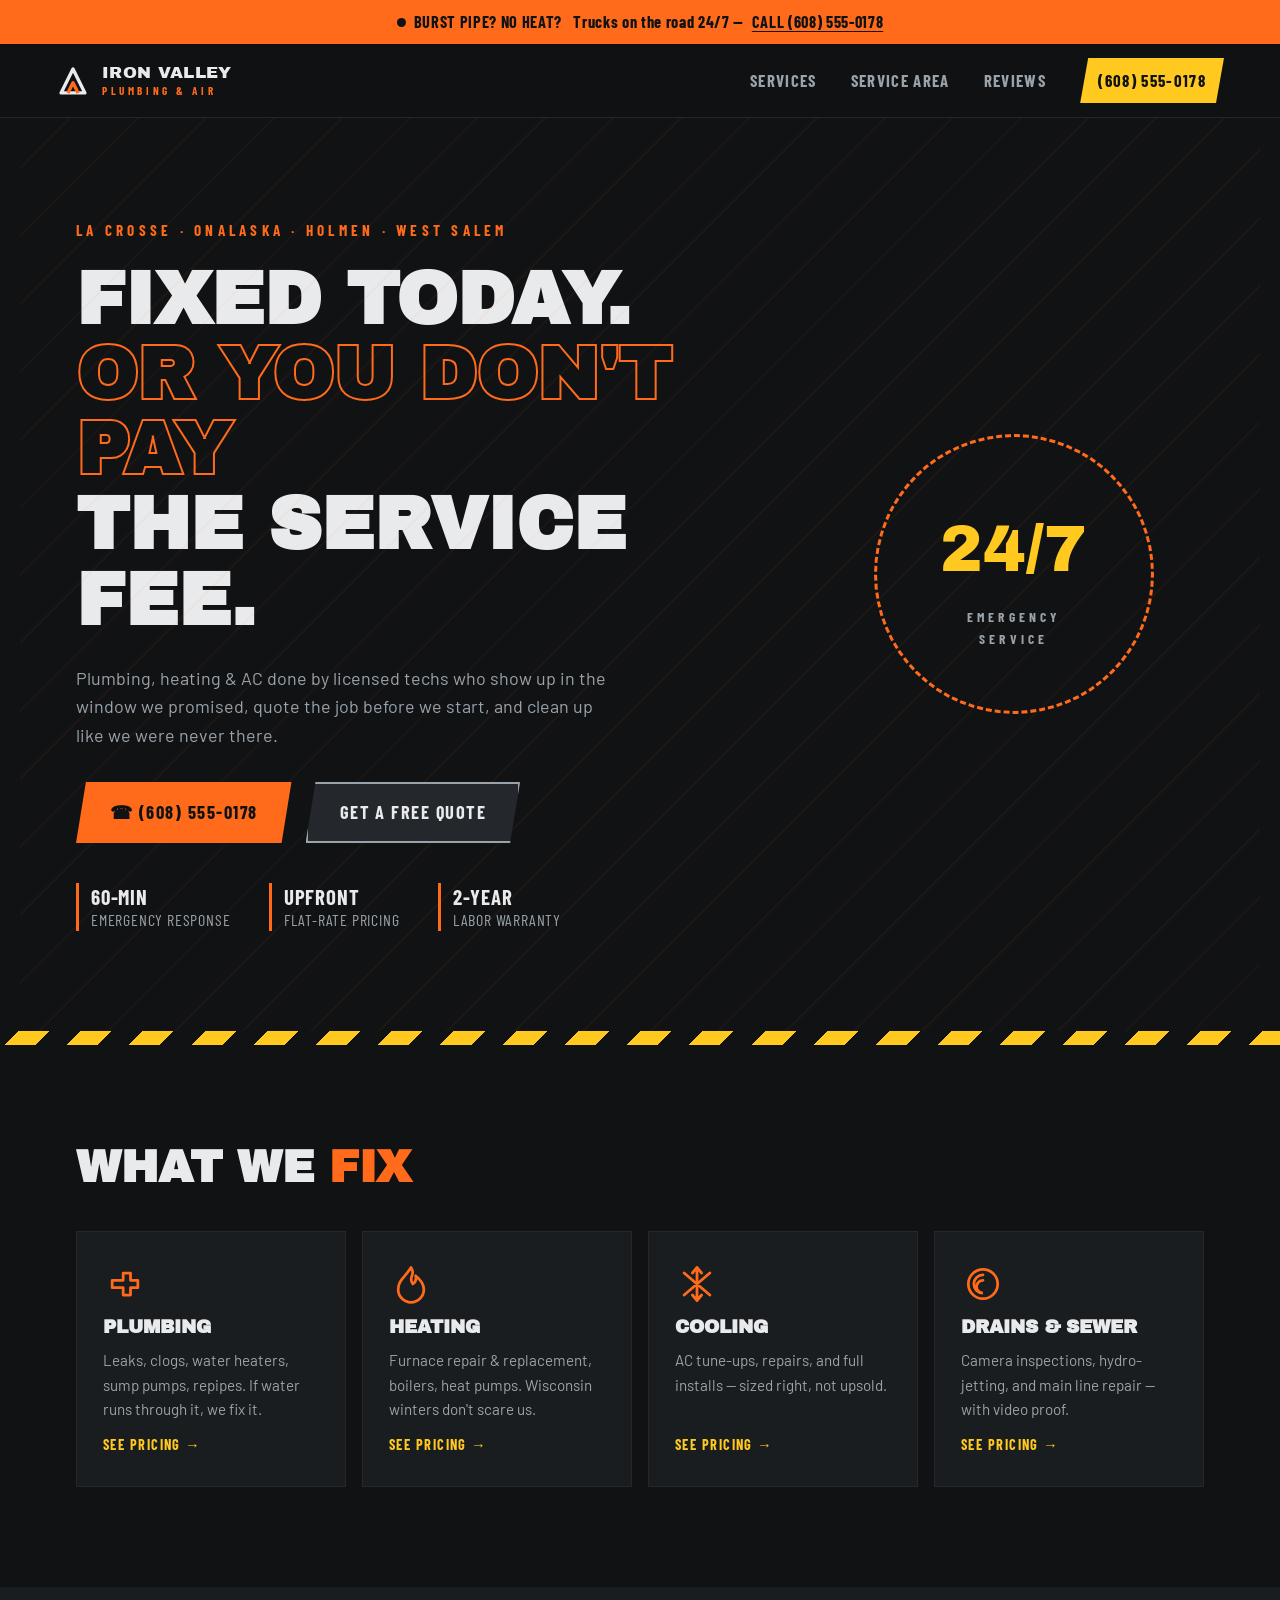
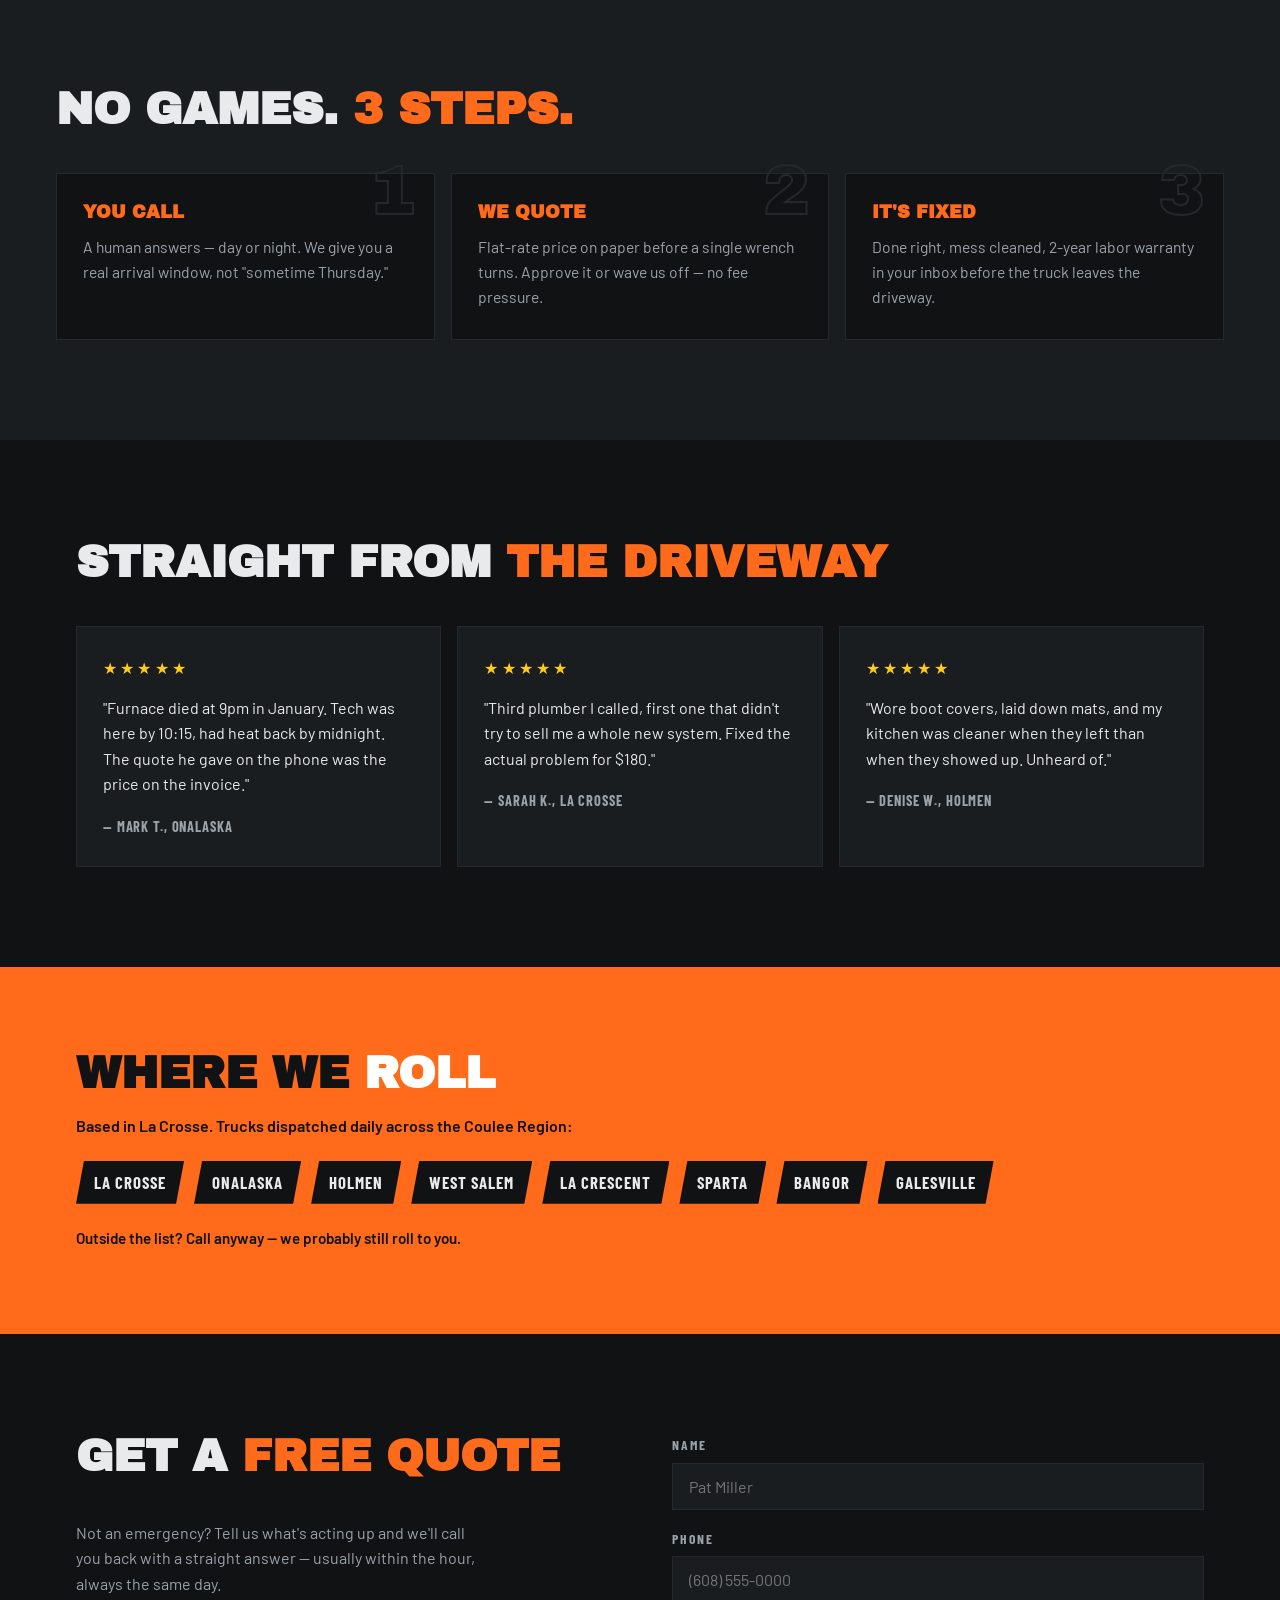
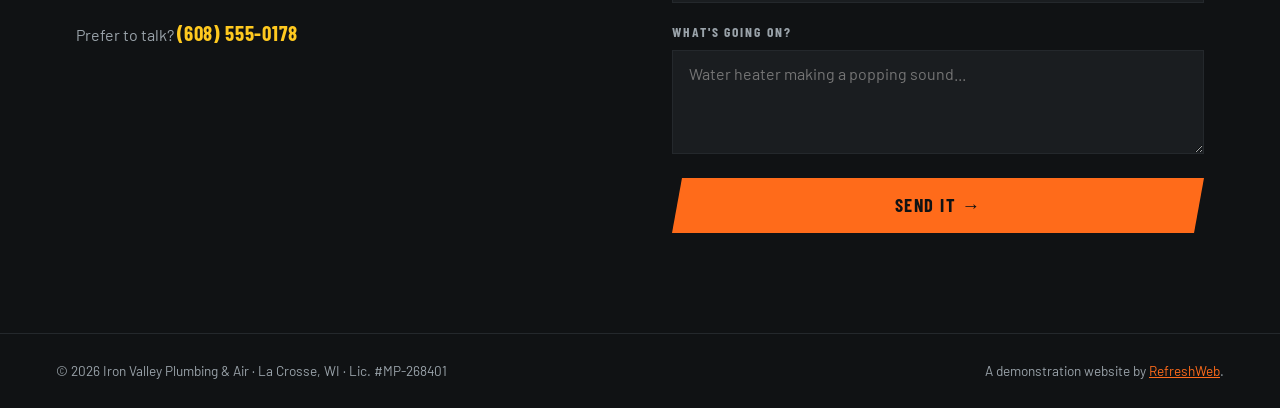
==== index.html @ 9bc0269e "Initial site build Co-Authored-By: Claude Fable 5 <noreply@anthropic.com>" ====
<!DOCTYPE html>
<html lang="en">
<head>
  <meta charset="UTF-8">
  <meta name="viewport" content="width=device-width, initial-scale=1.0">
  <title>Iron Valley Plumbing &amp; Air — 24/7 Plumbing, Heating &amp; Cooling in La Crosse</title>
  <meta name="description" content="Emergency plumbing, heating, and AC repair across the La Crosse area. Upfront pricing, trucks on the road 24/7, fixed right the first time.">
  <link rel="preconnect" href="https://fonts.googleapis.com">
  <link rel="preconnect" href="https://fonts.gstatic.com" crossorigin>
  <link href="https://fonts.googleapis.com/css2?family=Archivo+Black&family=Barlow:wght@400;500;600;700&family=Barlow+Condensed:wght@600;700&display=swap" rel="stylesheet">
  <link rel="stylesheet" href="styles.css">
  <script>document.documentElement.classList.add("js")</script>
</head>
<body>

  <!-- Emergency bar -->
  <div class="alert-bar" id="alert-bar">
    <span class="alert-dot"></span>
    <strong>BURST PIPE? NO HEAT?</strong>&nbsp;Trucks on the road 24/7 —
    <a href="tel:+16085550178">CALL (608) 555-0178</a>
  </div>

  <header class="site-header" id="site-header">
    <a href="index.html" class="brand" id="brand-logo">
      <svg class="brand-mark" viewBox="0 0 40 40" aria-hidden="true">
        <path d="M6 34 L20 6 L34 34 Z" fill="none" stroke="currentColor" stroke-width="4" stroke-linejoin="round"/>
        <path d="M14 34 L20 22 L26 34" fill="none" stroke="var(--orange)" stroke-width="4" stroke-linejoin="round"/>
      </svg>
      <span class="brand-text">IRON VALLEY<small>PLUMBING &amp; AIR</small></span>
    </a>
    <nav class="site-nav" id="site-nav">
      <a href="services.html">Services</a>
      <a href="index.html#home-areas">Service Area</a>
      <a href="index.html#home-reviews">Reviews</a>
      <a href="tel:+16085550178" class="nav-phone">(608) 555-0178</a>
    </nav>
    <button class="nav-toggle" id="nav-toggle" aria-label="Menu"><span></span><span></span><span></span></button>
  </header>

  <main>

    <!-- ============ HERO ============ -->
    <section class="hero" id="home-hero">
      <div class="hero-content">
        <p class="hero-tag reveal">LA CROSSE · ONALASKA · HOLMEN · WEST SALEM</p>
        <h1 class="reveal">FIXED TODAY.<br><span class="stroke">OR YOU DON'T PAY</span><br>THE SERVICE FEE.</h1>
        <p class="hero-lede reveal">Plumbing, heating &amp; AC done by licensed techs who show up in the window
          we promised, quote the job before we start, and clean up like we were never there.</p>
        <div class="hero-actions reveal">
          <a href="tel:+16085550178" class="btn btn-orange">☎ (608) 555-0178</a>
          <a href="#home-quote" class="btn btn-outline">Get a free quote</a>
        </div>
        <ul class="hero-proof reveal">
          <li><strong>60-min</strong> emergency response</li>
          <li><strong>Upfront</strong> flat-rate pricing</li>
          <li><strong>2-year</strong> labor warranty</li>
        </ul>
      </div>
      <div class="hero-badge reveal" aria-hidden="true">
        <div class="badge-ring">
          <span class="badge-24">24/7</span>
          <span class="badge-label">EMERGENCY<br>SERVICE</span>
        </div>
      </div>
    </section>

    <div class="hazard-stripe" aria-hidden="true"></div>

    <!-- ============ SERVICES ============ -->
    <section class="services" id="home-services">
      <h2 class="section-title reveal">WHAT WE <span>FIX</span></h2>
      <div class="services-grid">
        <a href="services.html#svc-plumbing" class="service-card reveal">
          <svg viewBox="0 0 48 48" class="svc-icon"><path d="M10 20h12v-8h8v8h8v8h-8v8h-8v-8H10z" fill="none" stroke="currentColor" stroke-width="3" stroke-linejoin="round"/></svg>
          <h3>PLUMBING</h3>
          <p>Leaks, clogs, water heaters, sump pumps, repipes. If water runs through it, we fix it.</p>
          <span class="svc-go">SEE PRICING →</span>
        </a>
        <a href="services.html#svc-heating" class="service-card reveal">
          <svg viewBox="0 0 48 48" class="svc-icon"><path d="M24 6c6 8-4 10 2 18 4-3 4-6 3-9 5 4 9 9 9 15a14 14 0 01-28 0c0-10 8-14 14-24z" fill="none" stroke="currentColor" stroke-width="3" stroke-linejoin="round"/></svg>
          <h3>HEATING</h3>
          <p>Furnace repair &amp; replacement, boilers, heat pumps. Wisconsin winters don't scare us.</p>
          <span class="svc-go">SEE PRICING →</span>
        </a>
        <a href="services.html#svc-cooling" class="service-card reveal">
          <svg viewBox="0 0 48 48" class="svc-icon"><path d="M24 6v36M10 12l28 24M38 12L10 36M24 6l-5 6m5-6l5 6M24 42l-5-6m5 6l5-6" fill="none" stroke="currentColor" stroke-width="3" stroke-linecap="round"/></svg>
          <h3>COOLING</h3>
          <p>AC tune-ups, repairs, and full installs — sized right, not upsold.</p>
          <span class="svc-go">SEE PRICING →</span>
        </a>
        <a href="services.html#svc-drains" class="service-card reveal">
          <svg viewBox="0 0 48 48" class="svc-icon"><circle cx="24" cy="24" r="16" fill="none" stroke="currentColor" stroke-width="3"/><path d="M24 14a10 10 0 100 20 7 7 0 110-14" fill="none" stroke="currentColor" stroke-width="3" stroke-linecap="round"/></svg>
          <h3>DRAINS &amp; SEWER</h3>
          <p>Camera inspections, hydro-jetting, and main line repair — with video proof.</p>
          <span class="svc-go">SEE PRICING →</span>
        </a>
      </div>
    </section>

    <!-- ============ HOW IT WORKS ============ -->
    <section class="steps" id="home-process">
      <h2 class="section-title reveal">NO GAMES. <span>3 STEPS.</span></h2>
      <ol class="steps-list">
        <li class="reveal"><span>1</span><h3>YOU CALL</h3><p>A human answers — day or night. We give you a real arrival window, not "sometime Thursday."</p></li>
        <li class="reveal"><span>2</span><h3>WE QUOTE</h3><p>Flat-rate price on paper before a single wrench turns. Approve it or wave us off — no fee pressure.</p></li>
        <li class="reveal"><span>3</span><h3>IT'S FIXED</h3><p>Done right, mess cleaned, 2-year labor warranty in your inbox before the truck leaves the driveway.</p></li>
      </ol>
    </section>

    <!-- ============ REVIEWS ============ -->
    <section class="reviews" id="home-reviews">
      <h2 class="section-title reveal">STRAIGHT FROM <span>THE DRIVEWAY</span></h2>
      <div class="reviews-grid">
        <blockquote class="review-card reveal">
          <div class="stars">★★★★★</div>
          <p>"Furnace died at 9pm in January. Tech was here by 10:15, had heat back by midnight. The quote he gave on the phone was the price on the invoice."</p>
          <cite>— Mark T., Onalaska</cite>
        </blockquote>
        <blockquote class="review-card reveal">
          <div class="stars">★★★★★</div>
          <p>"Third plumber I called, first one that didn't try to sell me a whole new system. Fixed the actual problem for $180."</p>
          <cite>— Sarah K., La Crosse</cite>
        </blockquote>
        <blockquote class="review-card reveal">
          <div class="stars">★★★★★</div>
          <p>"Wore boot covers, laid down mats, and my kitchen was cleaner when they left than when they showed up. Unheard of."</p>
          <cite>— Denise W., Holmen</cite>
        </blockquote>
      </div>
    </section>

    <!-- ============ SERVICE AREA ============ -->
    <section class="areas" id="home-areas">
      <div class="areas-inner reveal">
        <h2 class="section-title">WHERE WE <span>ROLL</span></h2>
        <p>Based in La Crosse. Trucks dispatched daily across the Coulee Region:</p>
        <ul class="areas-list" id="home-service-towns">
          <li>La Crosse</li><li>Onalaska</li><li>Holmen</li><li>West Salem</li>
          <li>La Crescent</li><li>Sparta</li><li>Bangor</li><li>Galesville</li>
        </ul>
        <p class="areas-note">Outside the list? Call anyway — we probably still roll to you.</p>
      </div>
    </section>

    <!-- ============ QUOTE FORM ============ -->
    <section class="quote" id="home-quote">
      <div class="quote-copy">
        <h2 class="section-title reveal">GET A <span>FREE QUOTE</span></h2>
        <p class="reveal">Not an emergency? Tell us what's acting up and we'll call you back
          with a straight answer — usually within the hour, always the same day.</p>
        <p class="quote-phone reveal">Prefer to talk? <a href="tel:+16085550178">(608) 555-0178</a></p>
      </div>
      <form class="quote-form reveal" id="quote-form">
        <label>NAME<input type="text" name="name" required placeholder="Pat Miller"></label>
        <label>PHONE<input type="tel" name="phone" required placeholder="(608) 555-0000"></label>
        <label>WHAT'S GOING ON?<textarea name="issue" rows="4" placeholder="Water heater making a popping sound..."></textarea></label>
        <button type="submit" class="btn btn-orange btn-block">SEND IT →</button>
      </form>
    </section>

  </main>

  <footer class="site-footer">
    <p id="footer-copyright">© <span id="year"></span> Iron Valley Plumbing &amp; Air · La Crosse, WI · Lic. #MP-268401</p>
    <p class="footer-fine">A demonstration website by <a href="https://refreshweb.io">RefreshWeb</a>.</p>
  </footer>

  <script src="app.js"></script>
</body>
</html>
---- styles.css ----
/* ————— Iron Valley Plumbing & Air — industrial utilitarian —————
   Palette: charcoal black / safety orange / concrete / warning yellow
   Type: Archivo Black (display) + Barlow / Barlow Condensed        */

:root {
  --black:    #101214;
  --charcoal: #1A1D20;
  --steel:    #24282C;
  --concrete: #9AA3AA;
  --smoke:    #E8EAEC;
  --orange:   #FF6B1A;
  --orange-d: #E05808;
  --yellow:   #FFC91F;
  --font-display: "Archivo Black", Impact, sans-serif;
  --font-cond:    "Barlow Condensed", sans-serif;
  --font-body:    "Barlow", -apple-system, sans-serif;
}

* { margin: 0; padding: 0; box-sizing: border-box; }
html { scroll-behavior: smooth; }

body {
  font-family: var(--font-body);
  background: var(--black);
  color: var(--smoke);
  line-height: 1.6;
  -webkit-font-smoothing: antialiased;
}

h1, h2, h3 { font-family: var(--font-display); text-transform: uppercase; line-height: 1.02; }

a { color: inherit; }

/* ————— Alert bar ————— */
.alert-bar {
  display: flex; align-items: center; justify-content: center; gap: 8px; flex-wrap: wrap;
  background: var(--orange); color: var(--black);
  font-family: var(--font-cond); font-size: 1.02rem; font-weight: 700; letter-spacing: 0.04em;
  padding: 9px 16px; text-align: center;
}
.alert-bar a { color: var(--black); text-decoration: underline; text-underline-offset: 3px; }
.alert-dot {
  width: 9px; height: 9px; border-radius: 50%; background: var(--black);
  animation: blink 1.2s infinite;
}
@keyframes blink { 0%, 100% { opacity: 1; } 50% { opacity: 0.25; } }

/* ————— Header ————— */
.site-header {
  position: sticky; top: 0; z-index: 40;
  display: flex; align-items: center; justify-content: space-between;
  padding: 14px clamp(20px, 5vw, 56px);
  background: rgba(16, 18, 20, 0.92);
  backdrop-filter: blur(10px);
  border-bottom: 1px solid var(--steel);
}

.brand { display: flex; align-items: center; gap: 12px; text-decoration: none; color: var(--smoke); }
.brand-mark { width: 34px; height: 34px; }
.brand-text { font-family: var(--font-display); font-size: 1.05rem; letter-spacing: 0.02em; line-height: 1; }
.brand-text small {
  display: block; font-family: var(--font-cond); font-size: 0.7rem; font-weight: 700;
  letter-spacing: 0.32em; color: var(--orange); margin-top: 3px;
}

.site-nav { display: flex; align-items: center; gap: clamp(16px, 3vw, 34px); }
.site-nav a {
  font-family: var(--font-cond); font-weight: 700; font-size: 1.05rem;
  letter-spacing: 0.08em; text-transform: uppercase;
  text-decoration: none; color: var(--concrete); transition: color 0.15s;
}
.site-nav a:hover { color: var(--smoke); }
.nav-phone {
  color: var(--black) !important; background: var(--yellow);
  padding: 9px 18px; clip-path: polygon(8px 0, 100% 0, calc(100% - 8px) 100%, 0 100%);
  transition: background 0.15s !important;
}
.nav-phone:hover { background: #ffd84f; }

.nav-toggle { display: none; }

/* ————— Buttons ————— */
.btn {
  display: inline-block; text-decoration: none; text-align: center; cursor: pointer; border: none;
  font-family: var(--font-cond); font-weight: 700; font-size: 1.15rem; letter-spacing: 0.08em;
  padding: 16px 34px; text-transform: uppercase;
  clip-path: polygon(10px 0, 100% 0, calc(100% - 10px) 100%, 0 100%);
  transition: transform 0.15s ease, background 0.15s;
}
.btn-orange { background: var(--orange); color: var(--black); }
.btn-orange:hover { background: var(--orange-d); transform: translateY(-2px); }
.btn-outline { background: var(--steel); color: var(--smoke); box-shadow: inset 0 0 0 2px var(--concrete); }
.btn-outline:hover { box-shadow: inset 0 0 0 2px var(--smoke); }
.btn-block { width: 100%; }

/* ————— Hero ————— */
.hero {
  display: grid; grid-template-columns: 1.3fr 0.7fr; align-items: center; gap: 40px;
  max-width: 1240px; margin: 0 auto;
  padding: clamp(48px, 8vw, 100px) clamp(20px, 5vw, 56px);
  position: relative; overflow: hidden;
}
.hero::before {
  content: ""; position: absolute; inset: 0; pointer-events: none;
  background:
    repeating-linear-gradient(-45deg, transparent 0 46px, rgba(255, 107, 26, 0.05) 46px 48px);
}

.hero-tag {
  font-family: var(--font-cond); font-weight: 700; font-size: 0.95rem;
  letter-spacing: 0.28em; color: var(--orange); margin-bottom: 20px;
}

.hero h1 { font-size: clamp(2.3rem, 6vw, 4.6rem); margin-bottom: 26px; }
.hero h1 .stroke {
  color: transparent;
  -webkit-text-stroke: 2px var(--orange);
}

.hero-lede { font-size: 1.12rem; color: var(--concrete); max-width: 54ch; margin-bottom: 32px; }

.hero-actions { display: flex; gap: 14px; flex-wrap: wrap; margin-bottom: 40px; }

.hero-proof { list-style: none; display: flex; gap: clamp(20px, 3vw, 44px); flex-wrap: wrap; }
.hero-proof li {
  font-family: var(--font-cond); font-size: 1rem; letter-spacing: 0.05em;
  color: var(--concrete); text-transform: uppercase;
  border-left: 3px solid var(--orange); padding-left: 12px; line-height: 1.3;
}
.hero-proof strong { display: block; color: var(--smoke); font-size: 1.3rem; }

/* hero badge */
.hero-badge { display: grid; place-items: center; }
.badge-ring {
  width: clamp(200px, 22vw, 280px); aspect-ratio: 1;
  display: grid; place-content: center; text-align: center; gap: 4px;
  position: relative;
}
.badge-ring::before {
  content: ""; position: absolute; inset: 0; border-radius: 50%;
  border: 3px dashed var(--orange);
  animation: spin-slow 30s linear infinite;
}
@keyframes spin-slow { to { transform: rotate(360deg); } }
.badge-24 { font-family: var(--font-display); font-size: clamp(3rem, 5vw, 4.4rem); color: var(--yellow); }
.badge-label { font-family: var(--font-cond); font-weight: 700; letter-spacing: 0.3em; color: var(--concrete); font-size: 0.85rem; }

/* ————— Hazard stripe divider ————— */
.hazard-stripe {
  height: 14px;
  background: repeating-linear-gradient(-45deg, var(--yellow) 0 22px, var(--black) 22px 44px);
}

/* ————— Sections ————— */
section { scroll-margin-top: 120px; }

.section-title {
  font-size: clamp(1.7rem, 4vw, 2.8rem); margin-bottom: 40px;
}
.section-title span { color: var(--orange); }

/* ————— Services ————— */
.services { max-width: 1240px; margin: 0 auto; padding: clamp(56px, 8vw, 100px) clamp(20px, 5vw, 56px); }

.services-grid { display: grid; grid-template-columns: repeat(auto-fit, minmax(250px, 1fr)); gap: 16px; }

.service-card {
  background: var(--charcoal); border: 1px solid var(--steel);
  padding: 30px 26px; text-decoration: none;
  display: flex; flex-direction: column; gap: 12px;
  transition: transform 0.2s ease, border-color 0.2s;
  position: relative; overflow: hidden;
}
.service-card::after {
  content: ""; position: absolute; top: 0; left: 0; right: 0; height: 3px;
  background: var(--orange); transform: scaleX(0); transform-origin: left;
  transition: transform 0.25s ease;
}
.service-card:hover { transform: translateY(-5px); border-color: var(--concrete); }
.service-card:hover::after { transform: scaleX(1); }

.svc-icon { width: 44px; height: 44px; color: var(--orange); }
.service-card h3 { font-size: 1.15rem; color: var(--smoke); }
.service-card p { font-size: 0.95rem; color: var(--concrete); flex: 1; }
.svc-go { font-family: var(--font-cond); font-weight: 700; letter-spacing: 0.1em; color: var(--yellow); font-size: 0.9rem; }

/* ————— Steps ————— */
.steps { background: var(--charcoal); padding: clamp(56px, 8vw, 100px) clamp(20px, 5vw, 56px); }
.steps .section-title { max-width: 1240px; margin-left: auto; margin-right: auto; margin-bottom: 40px; }
.steps-list {
  list-style: none; max-width: 1240px; margin: 0 auto;
  display: grid; grid-template-columns: repeat(auto-fit, minmax(240px, 1fr)); gap: 16px;
  counter-reset: step;
}
.steps-list li { background: var(--black); border: 1px solid var(--steel); padding: 30px 26px; position: relative; }
.steps-list li > span {
  position: absolute; top: -18px; right: 18px;
  font-family: var(--font-display); font-size: 4.4rem; line-height: 1;
  color: transparent; -webkit-text-stroke: 2px var(--steel);
}
.steps-list h3 { color: var(--orange); font-size: 1.1rem; margin-bottom: 12px; }
.steps-list p { color: var(--concrete); font-size: 0.98rem; }

/* ————— Reviews ————— */
.reviews { max-width: 1240px; margin: 0 auto; padding: clamp(56px, 8vw, 100px) clamp(20px, 5vw, 56px); }
.reviews-grid { display: grid; grid-template-columns: repeat(auto-fit, minmax(270px, 1fr)); gap: 16px; }
.review-card { background: var(--charcoal); border: 1px solid var(--steel); padding: 28px 26px; }
.stars { color: var(--yellow); letter-spacing: 0.2em; margin-bottom: 14px; }
.review-card p { color: var(--smoke); font-size: 1rem; margin-bottom: 16px; }
.review-card cite { font-family: var(--font-cond); font-style: normal; font-weight: 700; letter-spacing: 0.06em; color: var(--concrete); text-transform: uppercase; font-size: 0.9rem; }

/* ————— Areas ————— */
.areas { background: var(--orange); color: var(--black); }
.areas-inner { max-width: 1240px; margin: 0 auto; padding: clamp(48px, 7vw, 84px) clamp(20px, 5vw, 56px); }
.areas .section-title { color: var(--black); margin-bottom: 16px; }
.areas .section-title span { color: #fff; }
.areas p { font-weight: 600; max-width: 60ch; }
.areas-list { list-style: none; display: flex; flex-wrap: wrap; gap: 10px; margin: 22px 0; }
.areas-list li {
  font-family: var(--font-cond); font-weight: 700; font-size: 1.05rem; letter-spacing: 0.06em;
  text-transform: uppercase; background: var(--black); color: var(--smoke);
  padding: 8px 18px; clip-path: polygon(8px 0, 100% 0, calc(100% - 8px) 100%, 0 100%);
}
.areas-note { font-size: 0.95rem; }

/* ————— Quote ————— */
.quote {
  display: grid; grid-template-columns: 1fr 1fr; gap: clamp(28px, 5vw, 72px);
  max-width: 1240px; margin: 0 auto;
  padding: clamp(56px, 8vw, 100px) clamp(20px, 5vw, 56px);
}
.quote-copy p { color: var(--concrete); max-width: 46ch; margin-bottom: 20px; }
.quote-phone a { color: var(--yellow); font-family: var(--font-cond); font-weight: 700; font-size: 1.3rem; letter-spacing: 0.04em; text-decoration: none; }

.quote-form { display: grid; gap: 18px; align-self: start; }
.quote-form label {
  font-family: var(--font-cond); font-weight: 700; letter-spacing: 0.14em; font-size: 0.85rem; color: var(--concrete);
}
.quote-form input, .quote-form textarea {
  width: 100%; margin-top: 7px;
  font-family: var(--font-body); font-size: 1rem; color: var(--smoke);
  background: var(--charcoal); border: 1px solid var(--steel);
  padding: 13px 16px; resize: vertical; transition: border-color 0.15s;
}
.quote-form input:focus, .quote-form textarea:focus { outline: none; border-color: var(--orange); }
.quote-form .sent-msg {
  font-family: var(--font-cond); font-weight: 700; font-size: 1.35rem; letter-spacing: 0.05em;
  color: var(--yellow); text-transform: uppercase; padding: 40px 0; text-align: center;
}

/* ————— Footer ————— */
.site-footer {
  border-top: 1px solid var(--steel);
  padding: 26px clamp(20px, 5vw, 56px);
  display: flex; justify-content: space-between; flex-wrap: wrap; gap: 10px;
  font-size: 0.85rem; color: var(--concrete);
}
.footer-fine a { color: var(--orange); }

/* ————— Services page ————— */
.page-hero { max-width: 1240px; margin: 0 auto; padding: clamp(48px, 7vw, 84px) clamp(20px, 5vw, 56px) 0; }
.page-hero h1 { font-size: clamp(2.1rem, 5vw, 3.6rem); margin-bottom: 18px; }
.page-hero h1 span { color: var(--orange); }
.page-hero p { color: var(--concrete); max-width: 60ch; }

.price-section { max-width: 1240px; margin: 0 auto; padding: clamp(36px, 5vw, 64px) clamp(20px, 5vw, 56px); }
.price-section h2 {
  font-size: clamp(1.4rem, 3vw, 2rem); margin-bottom: 8px; color: var(--smoke);
}
.price-section h2 small {
  display: block; font-family: var(--font-cond); font-size: 0.85rem;
  letter-spacing: 0.3em; color: var(--orange); margin-bottom: 8px;
}
.price-note { color: var(--concrete); font-size: 0.95rem; margin-bottom: 24px; }
.price-table { width: 100%; border-collapse: collapse; }
.price-table tr { border-bottom: 1px solid var(--steel); }
.price-table td { padding: 16px 8px; }
.price-table td:first-child { color: var(--smoke); font-weight: 600; }
.price-table td:last-child {
  text-align: right; font-family: var(--font-cond); font-weight: 700;
  font-size: 1.15rem; letter-spacing: 0.04em; color: var(--yellow); white-space: nowrap;
}

/* ————— Reveal ————— */
.js .reveal { opacity: 0; transform: translateY(20px); transition: opacity 0.6s ease, transform 0.6s ease; }
.reveal.in { opacity: 1; transform: none; }

/* ————— Mobile ————— */
@media (max-width: 860px) {
  .hero { grid-template-columns: 1fr; }
  .hero-badge { order: -1; margin-bottom: 8px; }
  .badge-ring { width: 160px; }
  .quote { grid-template-columns: 1fr; }

  .site-nav {
    position: fixed; left: 0; right: 0; z-index: 39;
    top: 0; margin-top: 0;
    flex-direction: column; align-items: stretch; gap: 0;
    background: var(--black); border-bottom: 2px solid var(--orange);
    display: none; padding: 84px 20px 20px;
  }
  .site-nav.open { display: flex; }
  .site-nav a { padding: 15px 4px; font-size: 1.2rem; border-bottom: 1px solid var(--steel); }
  .nav-phone { text-align: center; margin-top: 14px; clip-path: none; }

  .nav-toggle {
    display: flex; flex-direction: column; gap: 5px; z-index: 41;
    background: none; border: none; cursor: pointer; padding: 8px;
  }
  .nav-toggle span { width: 24px; height: 3px; background: var(--orange); transition: transform 0.2s, opacity 0.2s; }
  .nav-toggle.open span:nth-child(1) { transform: translateY(8px) rotate(45deg); }
  .nav-toggle.open span:nth-child(2) { opacity: 0; }
  .nav-toggle.open span:nth-child(3) { transform: translateY(-8px) rotate(-45deg); }
}
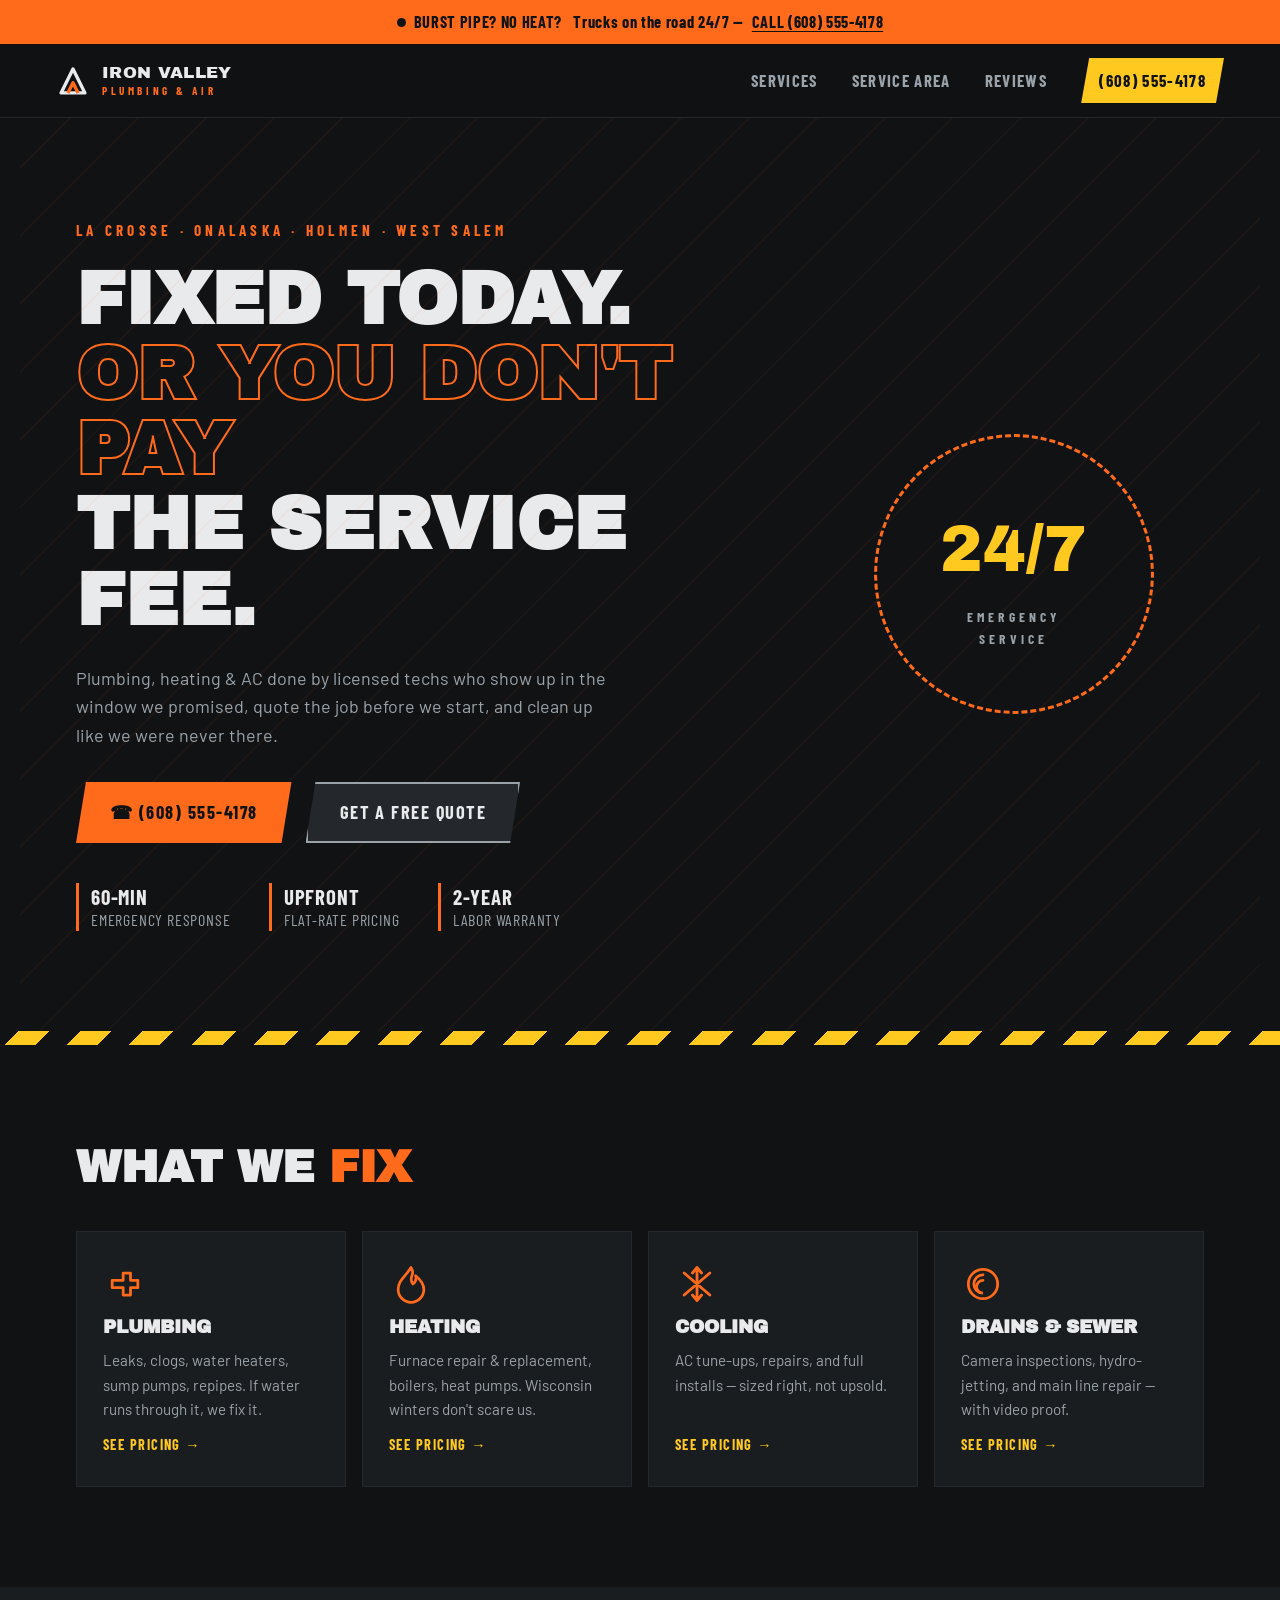
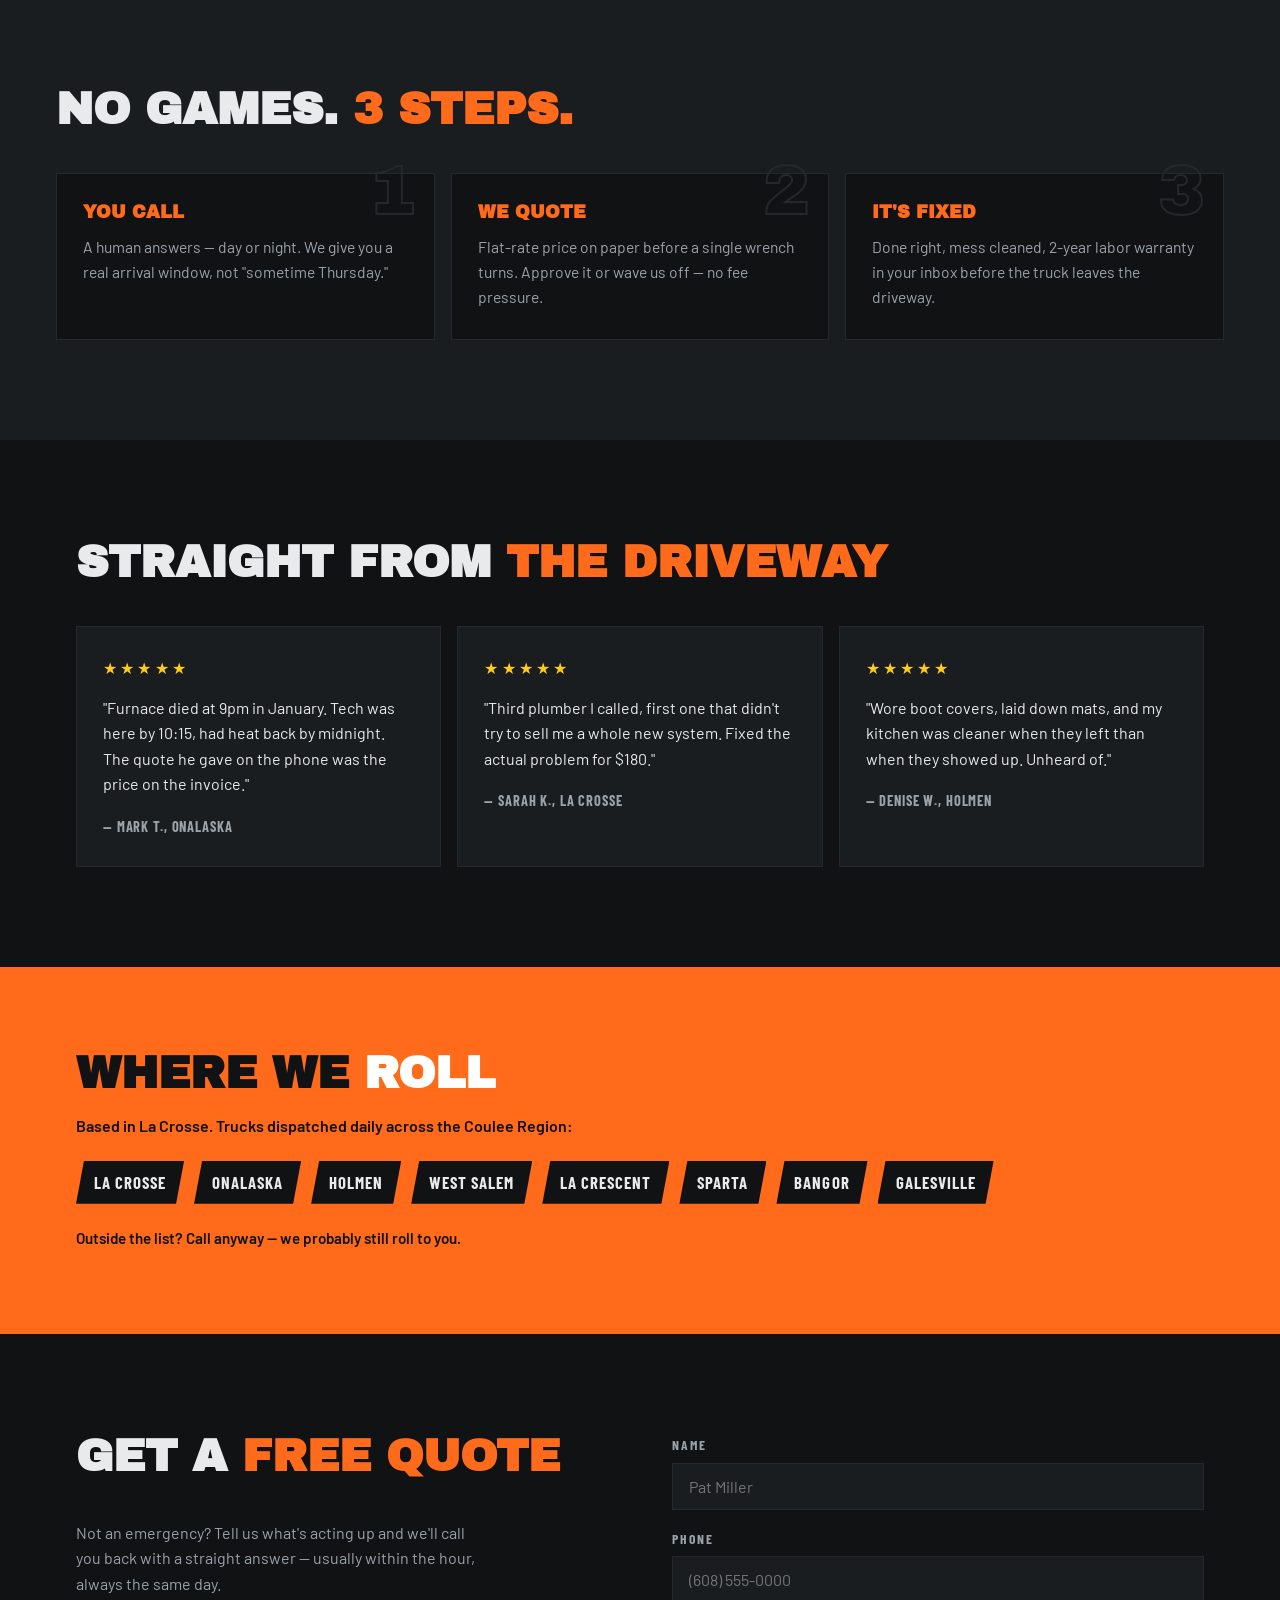
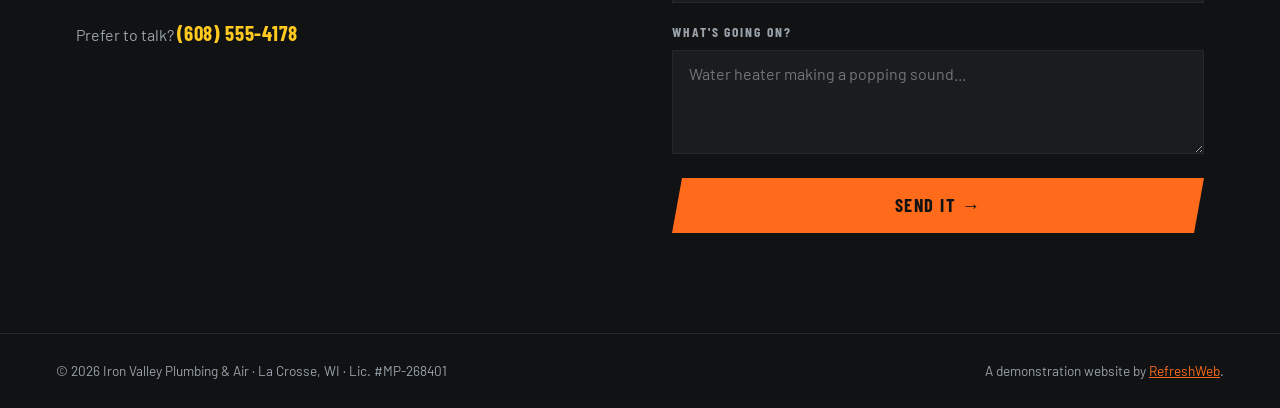
==== commit 7906ae7d: "RefreshWeb: Update phone number from (608) 555-0178 to (608) 555-4178 across all instances in index." ====
--- a/index.html
+++ b/index.html
@@ -17,7 +17,7 @@
   <div class="alert-bar" id="alert-bar">
     <span class="alert-dot"></span>
     <strong>BURST PIPE? NO HEAT?</strong>&nbsp;Trucks on the road 24/7 —
-    <a href="tel:+16085550178">CALL (608) 555-0178</a>
+    <a href="tel:+16085554178">CALL (608) 555-4178</a>
   </div>
 
   <header class="site-header" id="site-header">
@@ -32,7 +32,7 @@
       <a href="services.html">Services</a>
       <a href="index.html#home-areas">Service Area</a>
       <a href="index.html#home-reviews">Reviews</a>
-      <a href="tel:+16085550178" class="nav-phone">(608) 555-0178</a>
+      <a href="tel:+16085554178" class="nav-phone">(608) 555-4178</a>
     </nav>
     <button class="nav-toggle" id="nav-toggle" aria-label="Menu"><span></span><span></span><span></span></button>
   </header>
@@ -47,7 +47,7 @@
         <p class="hero-lede reveal">Plumbing, heating &amp; AC done by licensed techs who show up in the window
           we promised, quote the job before we start, and clean up like we were never there.</p>
         <div class="hero-actions reveal">
-          <a href="tel:+16085550178" class="btn btn-orange">☎ (608) 555-0178</a>
+          <a href="tel:+16085554178" class="btn btn-orange">☎ (608) 555-4178</a>
           <a href="#home-quote" class="btn btn-outline">Get a free quote</a>
         </div>
         <ul class="hero-proof reveal">
@@ -148,7 +148,7 @@
         <h2 class="section-title reveal">GET A <span>FREE QUOTE</span></h2>
         <p class="reveal">Not an emergency? Tell us what's acting up and we'll call you back
           with a straight answer — usually within the hour, always the same day.</p>
-        <p class="quote-phone reveal">Prefer to talk? <a href="tel:+16085550178">(608) 555-0178</a></p>
+        <p class="quote-phone reveal">Prefer to talk? <a href="tel:+16085554178">(608) 555-4178</a></p>
       </div>
       <form class="quote-form reveal" id="quote-form">
         <label>NAME<input type="text" name="name" required placeholder="Pat Miller"></label>
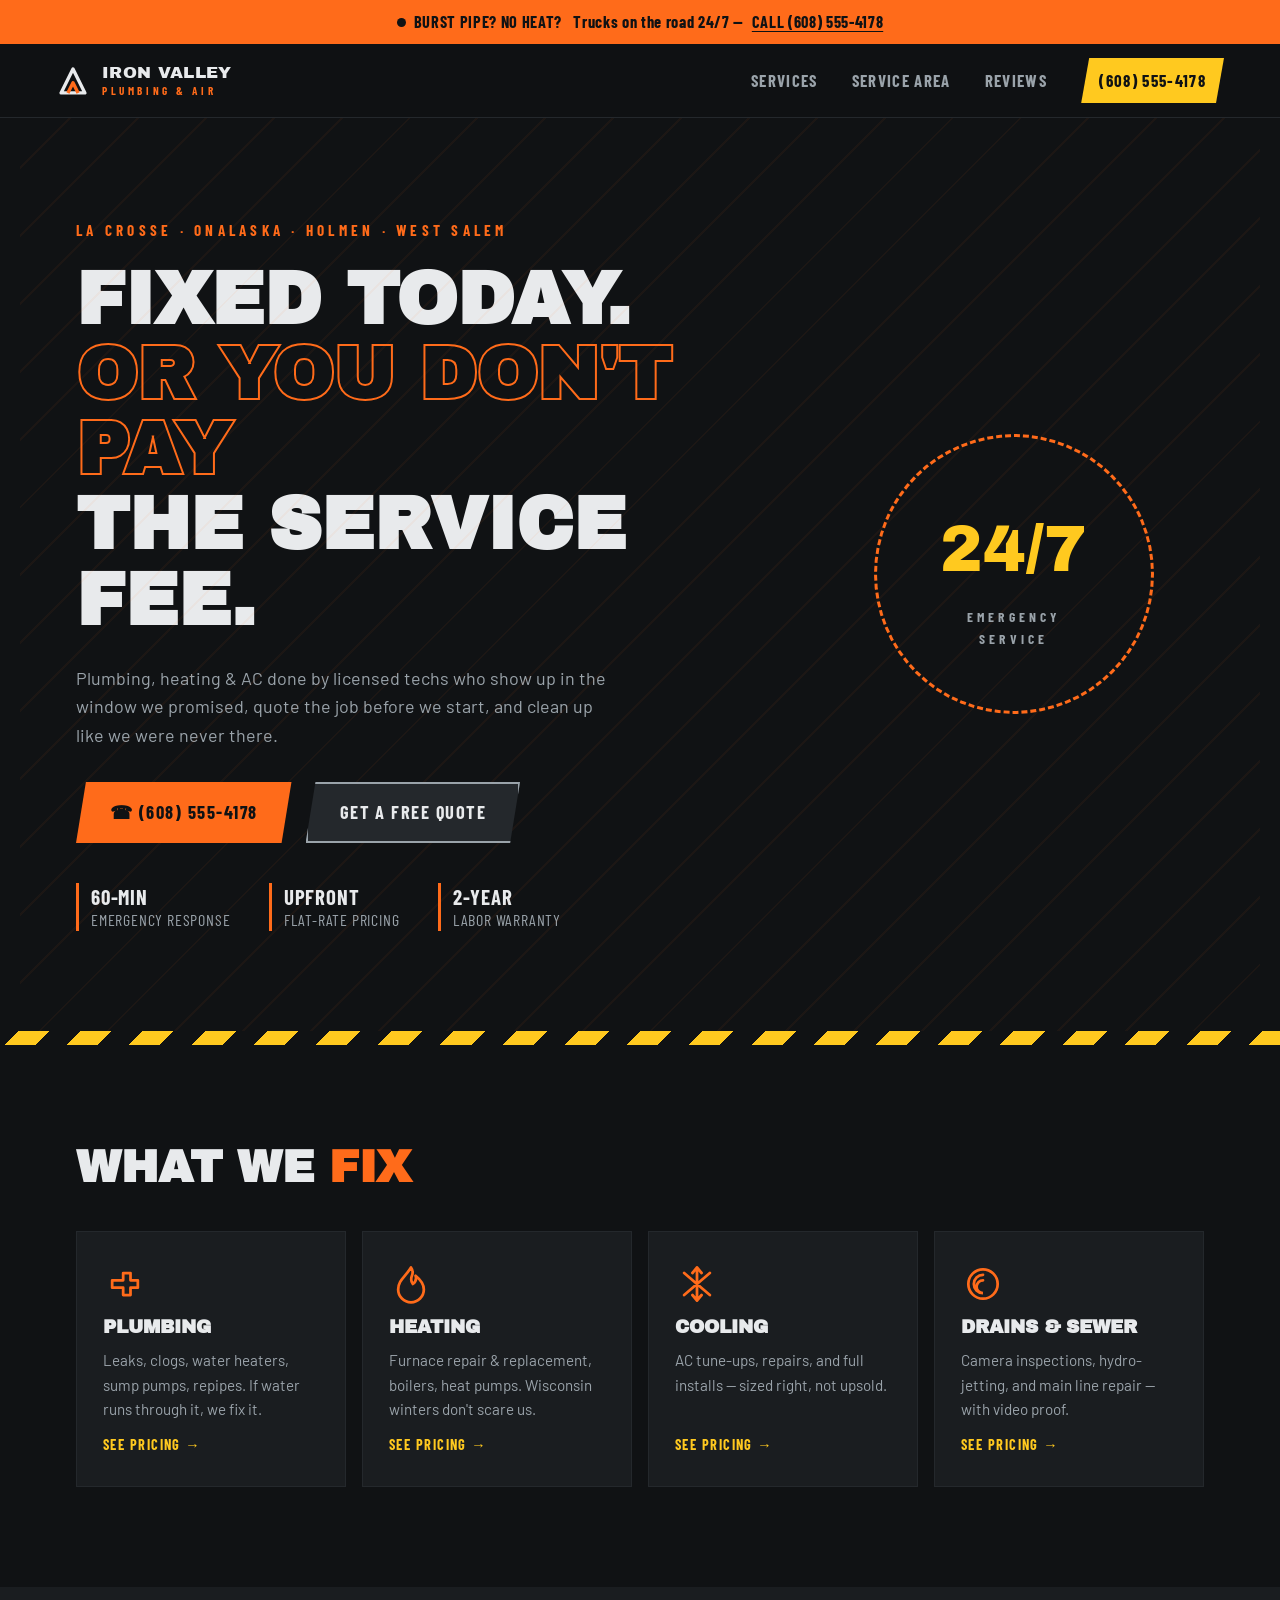
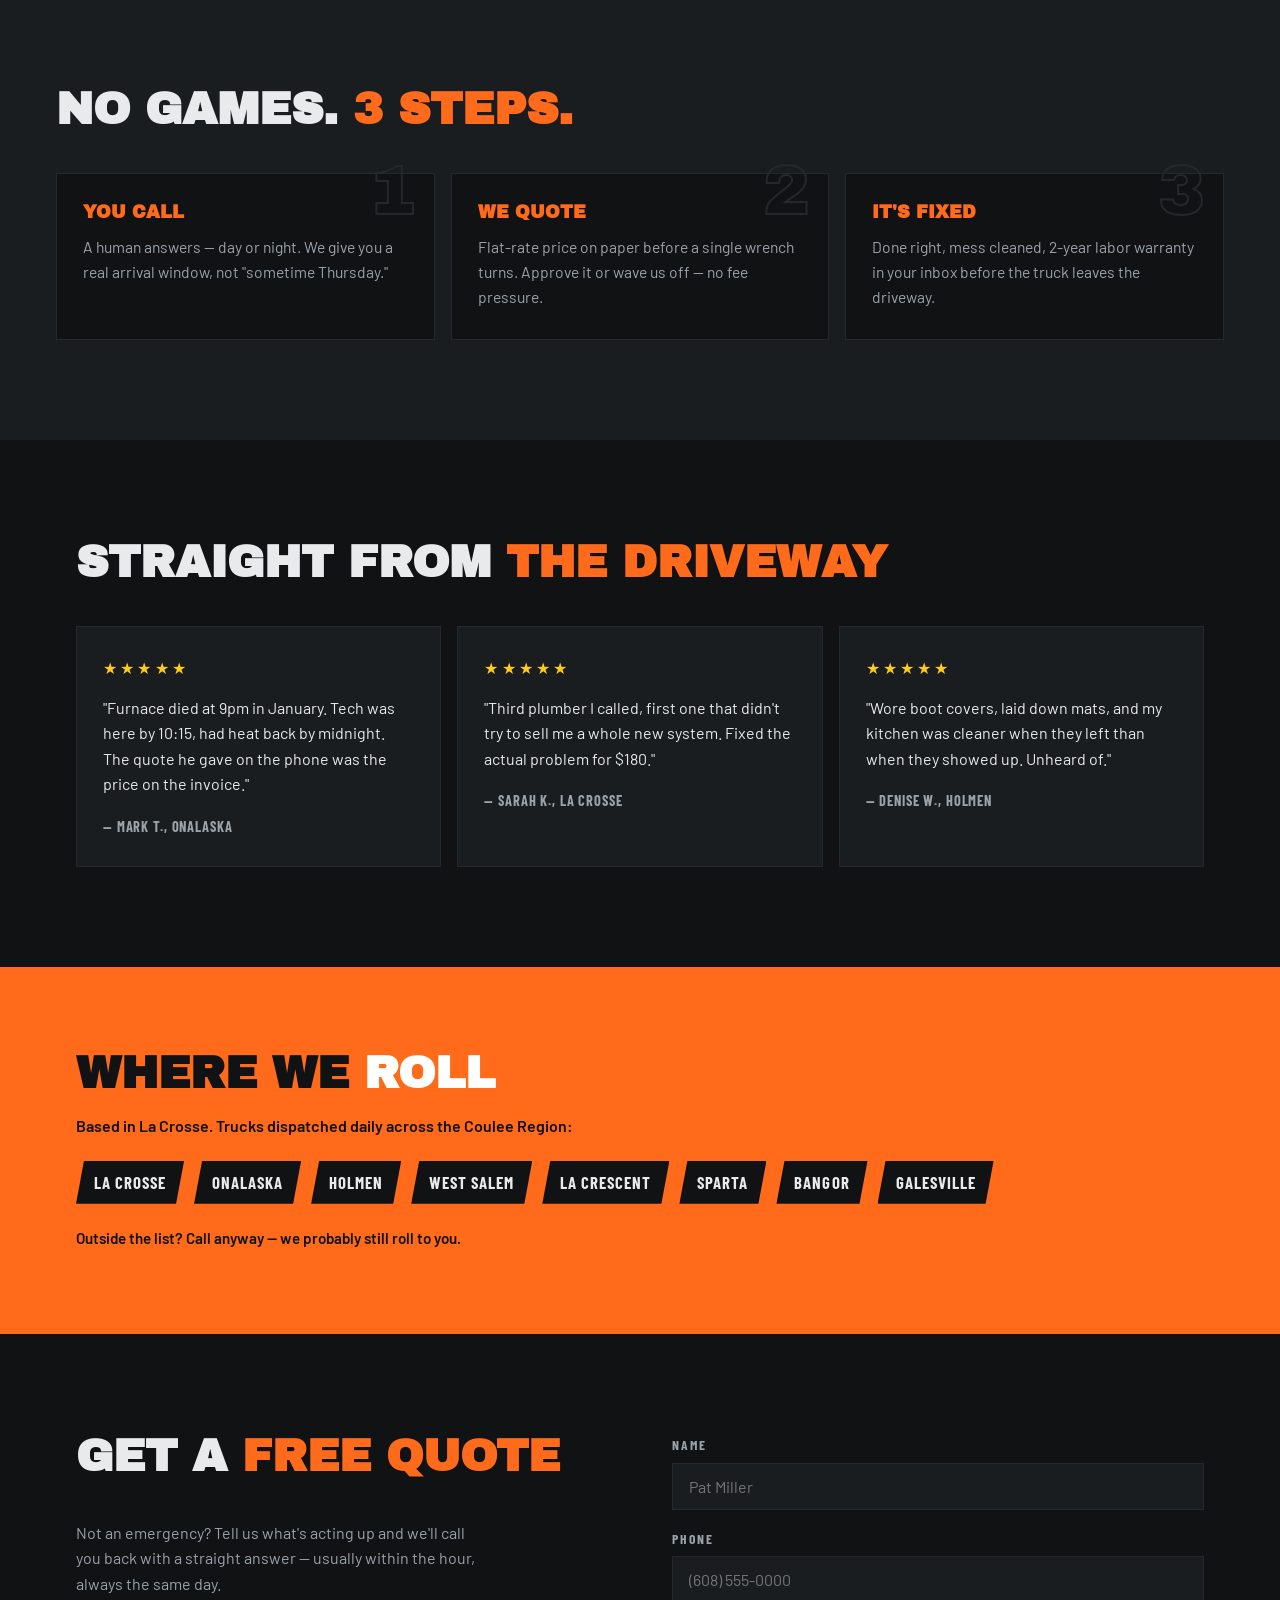
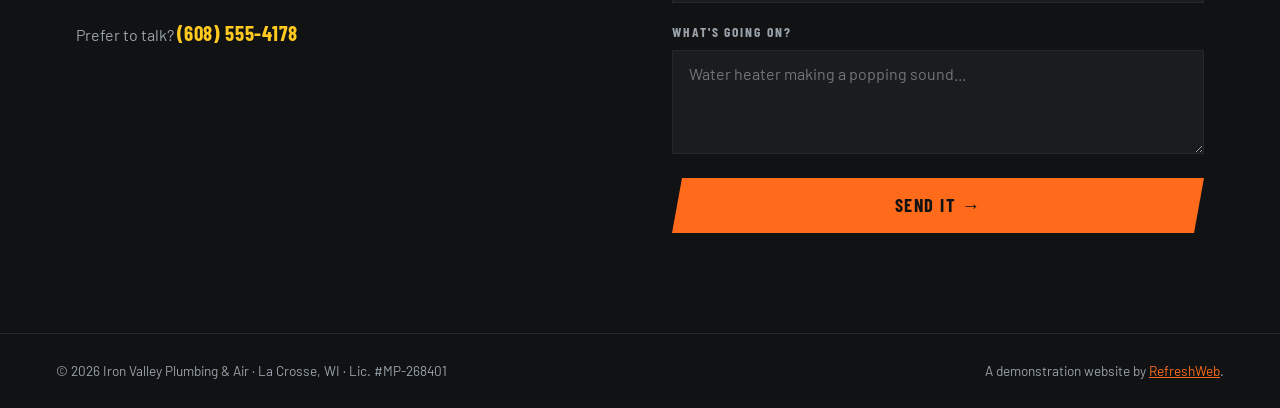
==== commit c023ec96: "Add explicit protected-logo marker and semantic alert tokens data-rw-protected="brand-logo" on the h" ====
--- a/index.html
+++ b/index.html
@@ -21,7 +21,7 @@
   </div>
 
   <header class="site-header" id="site-header">
-    <a href="index.html" class="brand" id="brand-logo">
+    <a href="index.html" class="brand" id="brand-logo" data-rw-protected="brand-logo">
       <svg class="brand-mark" viewBox="0 0 40 40" aria-hidden="true">
         <path d="M6 34 L20 6 L34 34 Z" fill="none" stroke="currentColor" stroke-width="4" stroke-linejoin="round"/>
         <path d="M14 34 L20 22 L26 34" fill="none" stroke="var(--orange)" stroke-width="4" stroke-linejoin="round"/>
--- a/styles.css
+++ b/styles.css
@@ -11,6 +11,15 @@
   --orange:   #FF6B1A;
   --orange-d: #E05808;
   --yellow:   #FFC91F;
+
+  /* Semantic status tokens — derived from the site's own palette so
+     alerts/success/error states stay on-brand instead of using generic
+     red/green/yellow. */
+  --success: #3FA34D;         /* industrial safety green, distinct from orange/yellow */
+  --warning: var(--yellow);   /* existing safety yellow */
+  --error:   var(--orange-d); /* existing darker orange, reads as urgent in this palette */
+  --info:    var(--concrete); /* neutral steel tone — no blue exists in this palette, stay on-brand */
+
   --font-display: "Archivo Black", Impact, sans-serif;
   --font-cond:    "Barlow Condensed", sans-serif;
   --font-body:    "Barlow", -apple-system, sans-serif;
@@ -46,13 +55,20 @@
 @keyframes blink { 0%, 100% { opacity: 1; } 50% { opacity: 0.25; } }
 
 /* ————— Header ————— */
+/* backdrop-filter lives on ::before (a sibling of .site-nav in the box
+   tree), NOT on .site-header itself — putting it on the header would make
+   the header the containing block for its fixed-position .site-nav child
+   on mobile, collapsing the full-screen menu to the header's own height. */
 .site-header {
   position: sticky; top: 0; z-index: 40;
   display: flex; align-items: center; justify-content: space-between;
   padding: 14px clamp(20px, 5vw, 56px);
+  border-bottom: 1px solid var(--steel);
+}
+.site-header::before {
+  content: ""; position: absolute; inset: 0; z-index: -1;
   background: rgba(16, 18, 20, 0.92);
   backdrop-filter: blur(10px);
-  border-bottom: 1px solid var(--steel);
 }
 
 .brand { display: flex; align-items: center; gap: 12px; text-decoration: none; color: var(--smoke); }
@@ -293,11 +309,11 @@
   .quote { grid-template-columns: 1fr; }
 
   .site-nav {
-    position: fixed; left: 0; right: 0; z-index: 39;
-    top: 0; margin-top: 0;
+    position: fixed; inset: 0 0 0 0; z-index: 39;
     flex-direction: column; align-items: stretch; gap: 0;
     background: var(--black); border-bottom: 2px solid var(--orange);
     display: none; padding: 84px 20px 20px;
+    overflow-y: auto;
   }
   .site-nav.open { display: flex; }
   .site-nav a { padding: 15px 4px; font-size: 1.2rem; border-bottom: 1px solid var(--steel); }
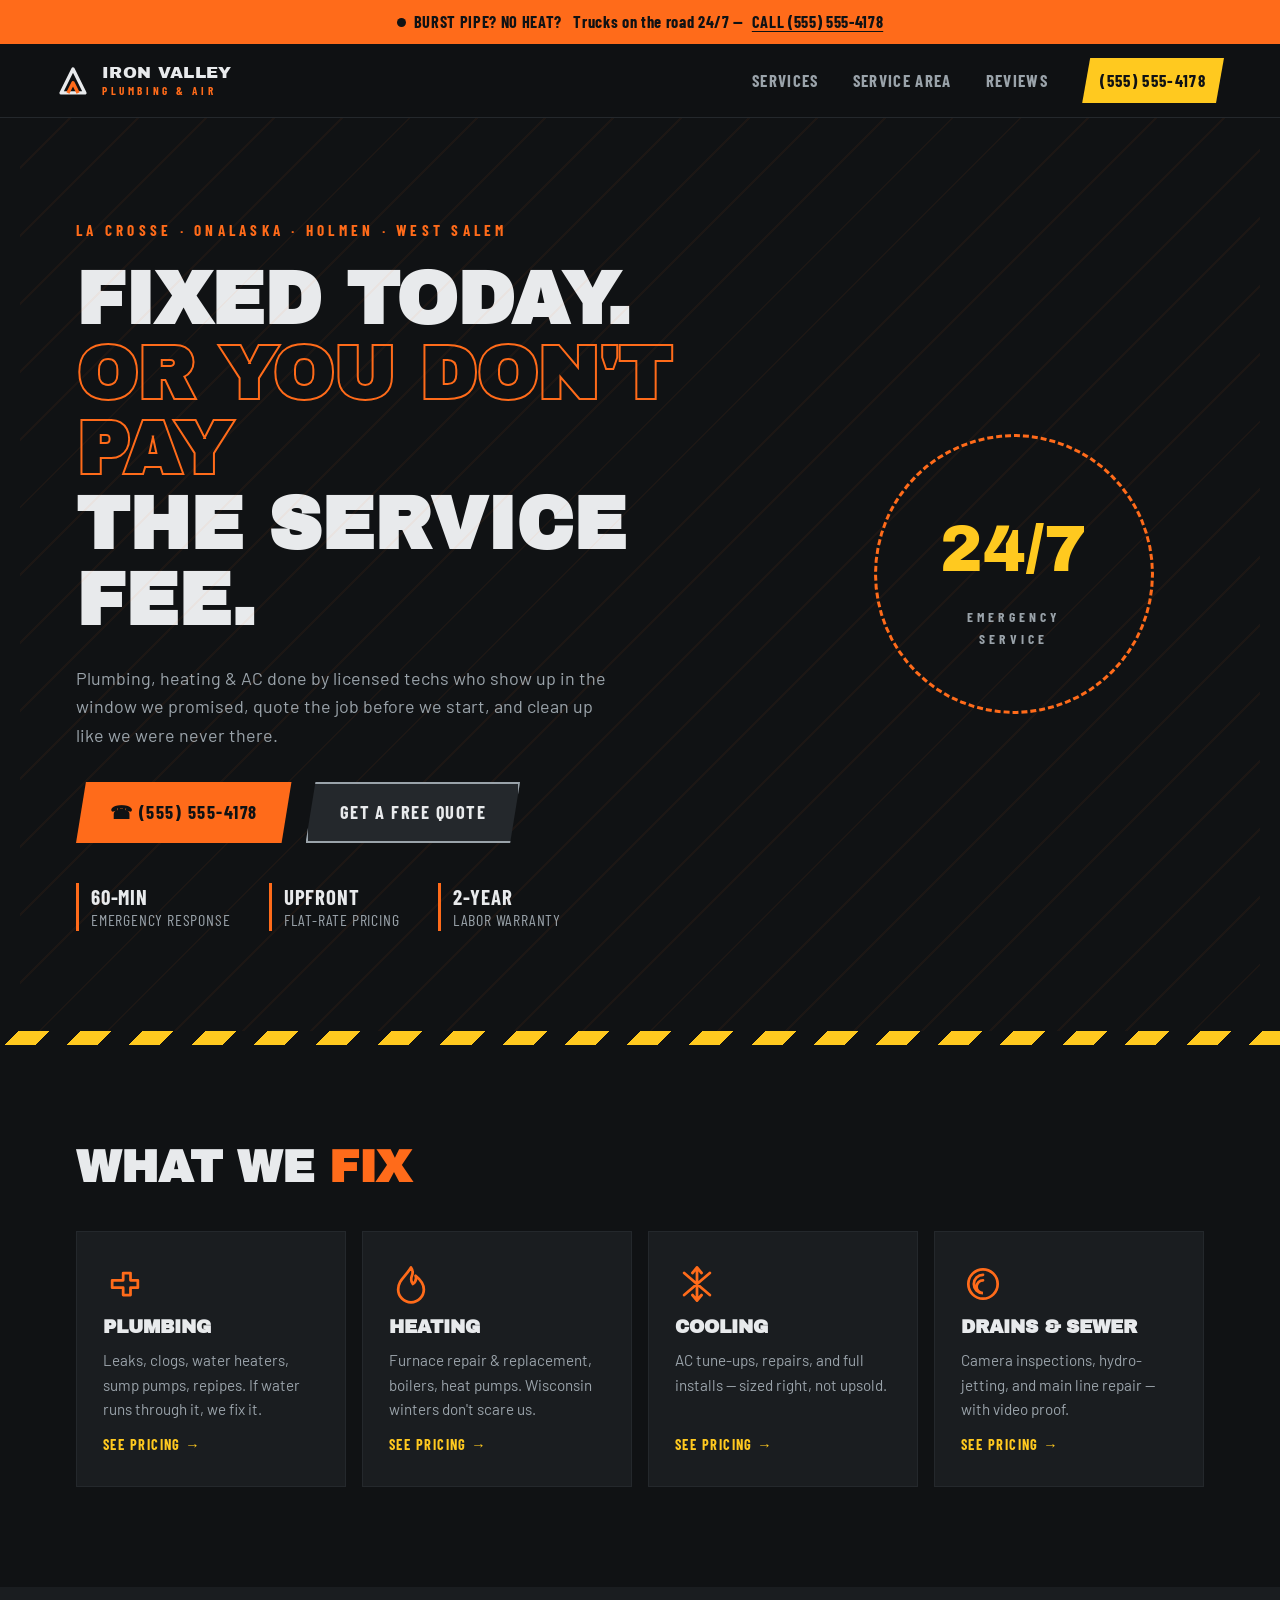
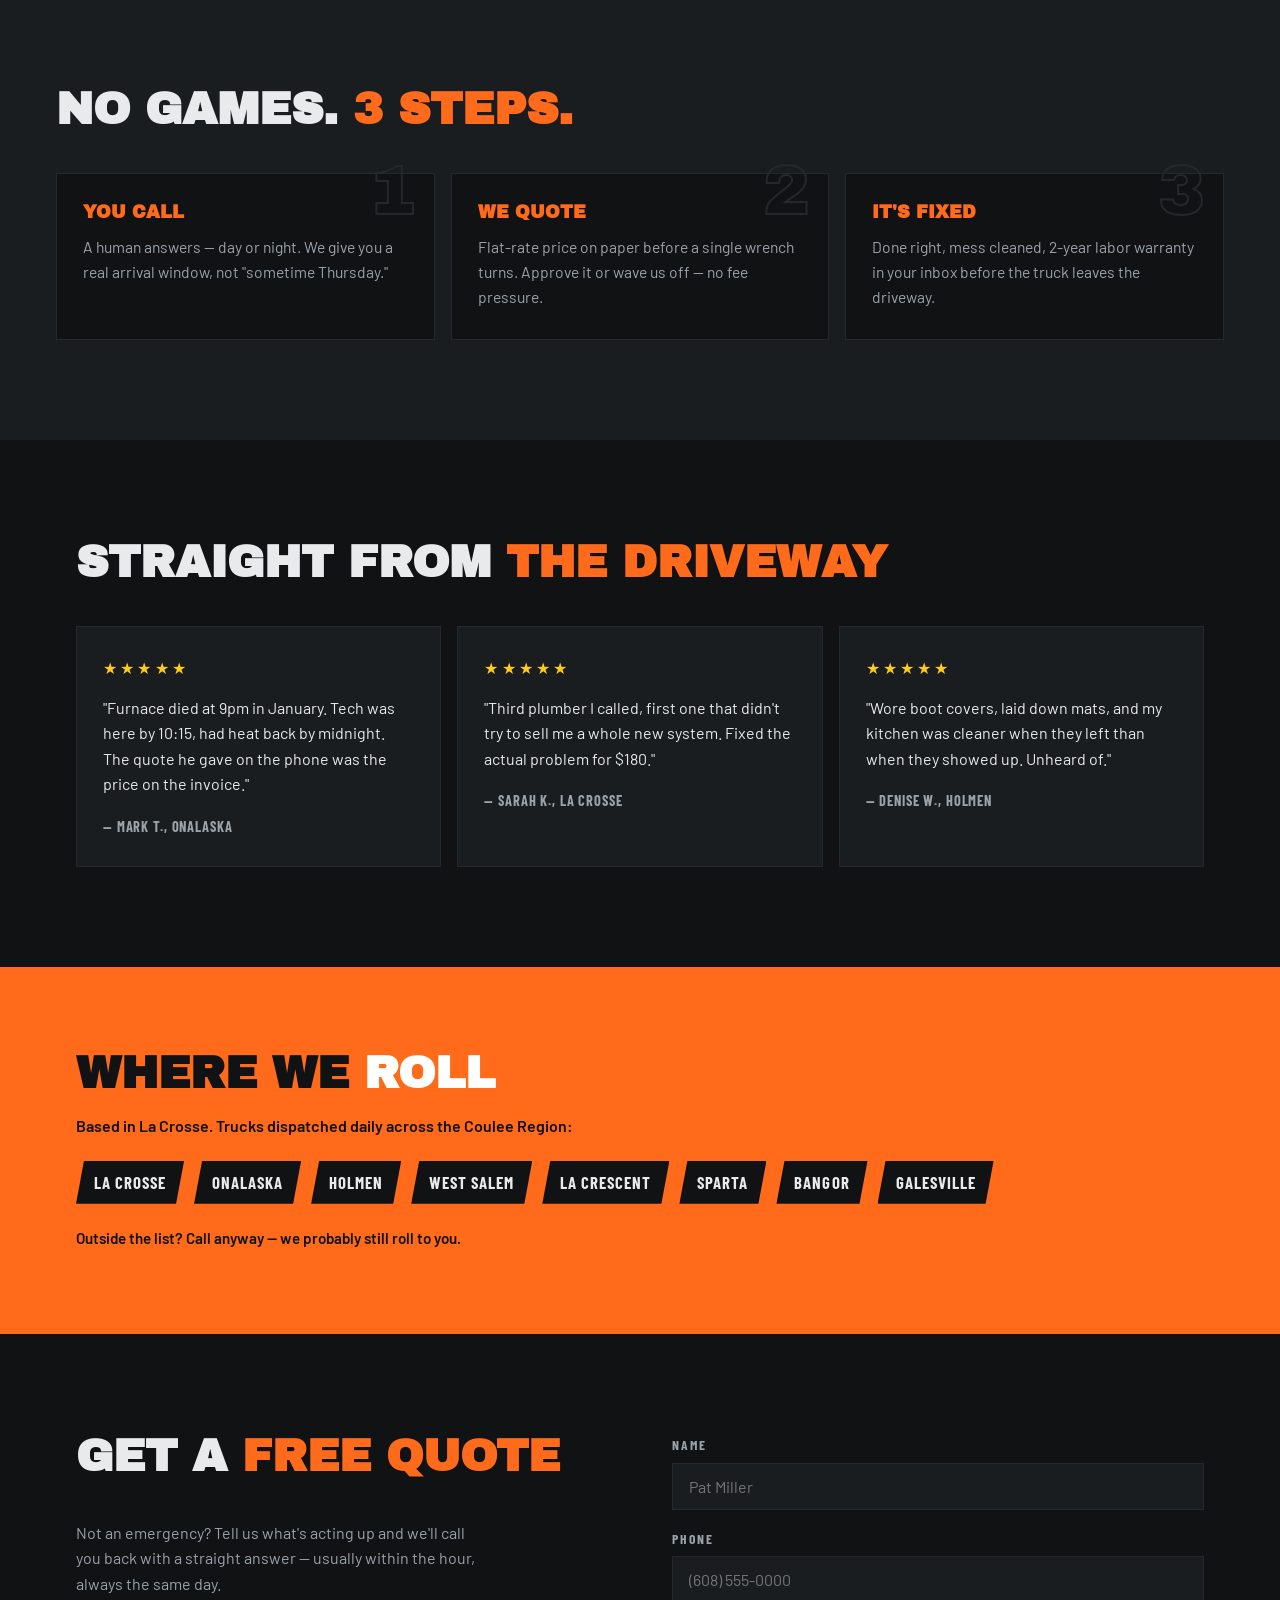
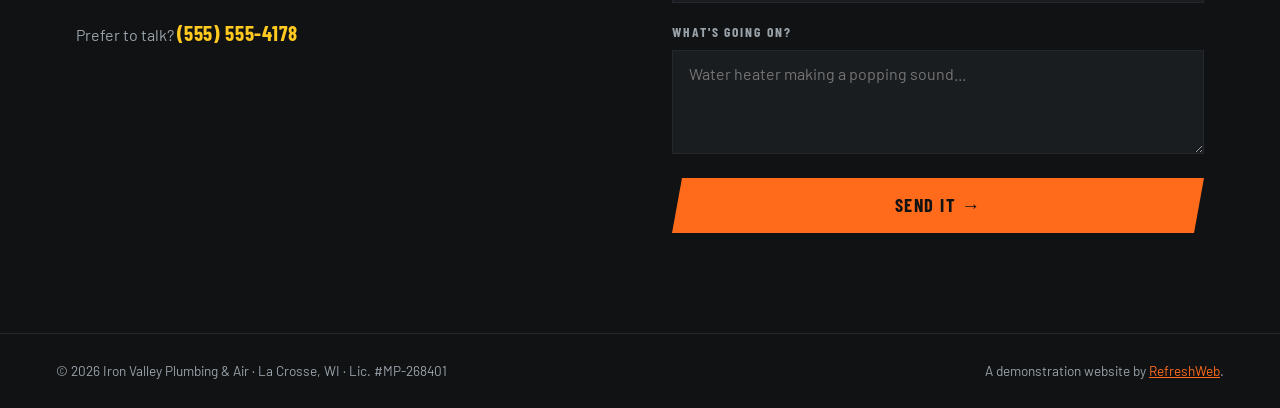
==== commit 78c5368f: "RefreshWeb: Update phone number from (608) 555-4178 to (555) 555-4178 across all instances in the we" ====
--- a/index.html
+++ b/index.html
@@ -17,7 +17,7 @@
   <div class="alert-bar" id="alert-bar">
     <span class="alert-dot"></span>
     <strong>BURST PIPE? NO HEAT?</strong>&nbsp;Trucks on the road 24/7 —
-    <a href="tel:+16085554178">CALL (608) 555-4178</a>
+    <a href="tel:+15555554178">CALL (555) 555-4178</a>
   </div>
 
   <header class="site-header" id="site-header">
@@ -32,7 +32,7 @@
       <a href="services.html">Services</a>
       <a href="index.html#home-areas">Service Area</a>
       <a href="index.html#home-reviews">Reviews</a>
-      <a href="tel:+16085554178" class="nav-phone">(608) 555-4178</a>
+      <a href="tel:+15555554178" class="nav-phone">(555) 555-4178</a>
     </nav>
     <button class="nav-toggle" id="nav-toggle" aria-label="Menu"><span></span><span></span><span></span></button>
   </header>
@@ -47,7 +47,7 @@
         <p class="hero-lede reveal">Plumbing, heating &amp; AC done by licensed techs who show up in the window
           we promised, quote the job before we start, and clean up like we were never there.</p>
         <div class="hero-actions reveal">
-          <a href="tel:+16085554178" class="btn btn-orange">☎ (608) 555-4178</a>
+          <a href="tel:+15555554178" class="btn btn-orange">☎ (555) 555-4178</a>
           <a href="#home-quote" class="btn btn-outline">Get a free quote</a>
         </div>
         <ul class="hero-proof reveal">
@@ -148,7 +148,7 @@
         <h2 class="section-title reveal">GET A <span>FREE QUOTE</span></h2>
         <p class="reveal">Not an emergency? Tell us what's acting up and we'll call you back
           with a straight answer — usually within the hour, always the same day.</p>
-        <p class="quote-phone reveal">Prefer to talk? <a href="tel:+16085554178">(608) 555-4178</a></p>
+        <p class="quote-phone reveal">Prefer to talk? <a href="tel:+15555554178">(555) 555-4178</a></p>
       </div>
       <form class="quote-form reveal" id="quote-form">
         <label>NAME<input type="text" name="name" required placeholder="Pat Miller"></label>
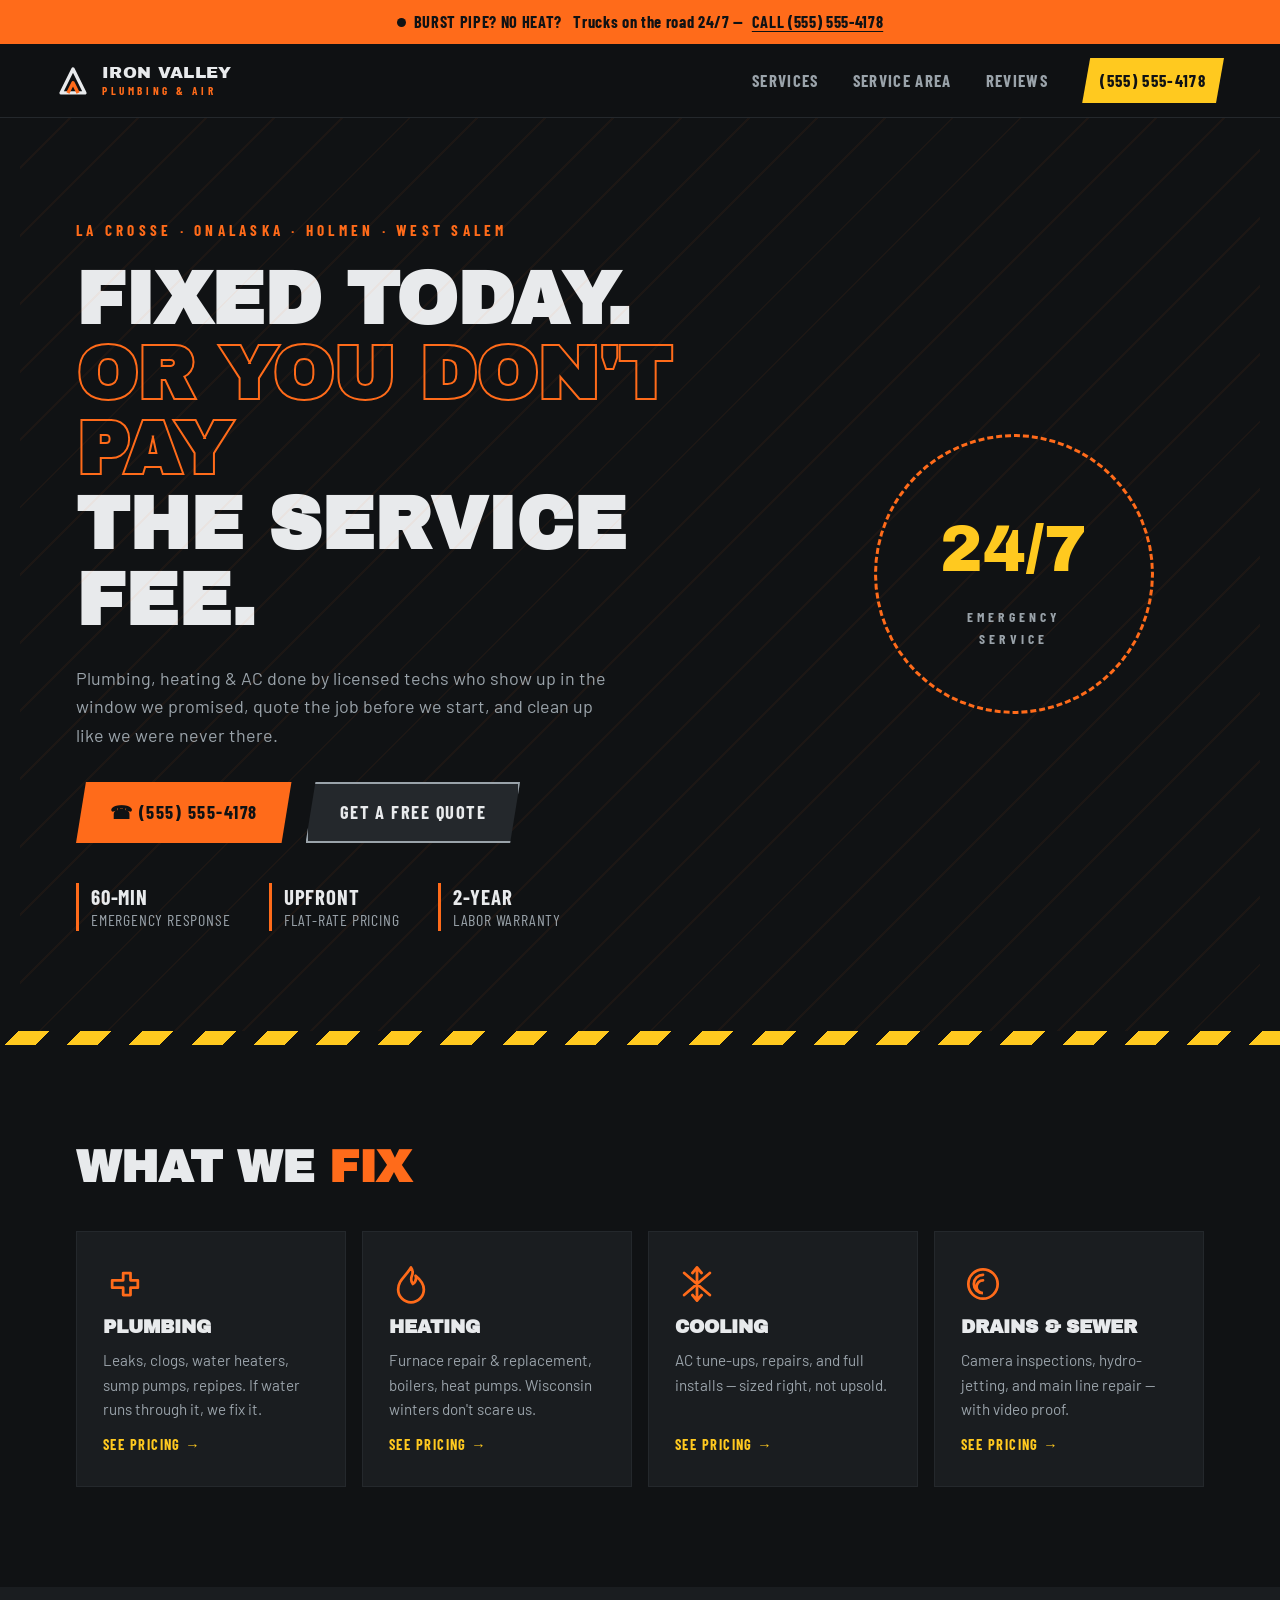
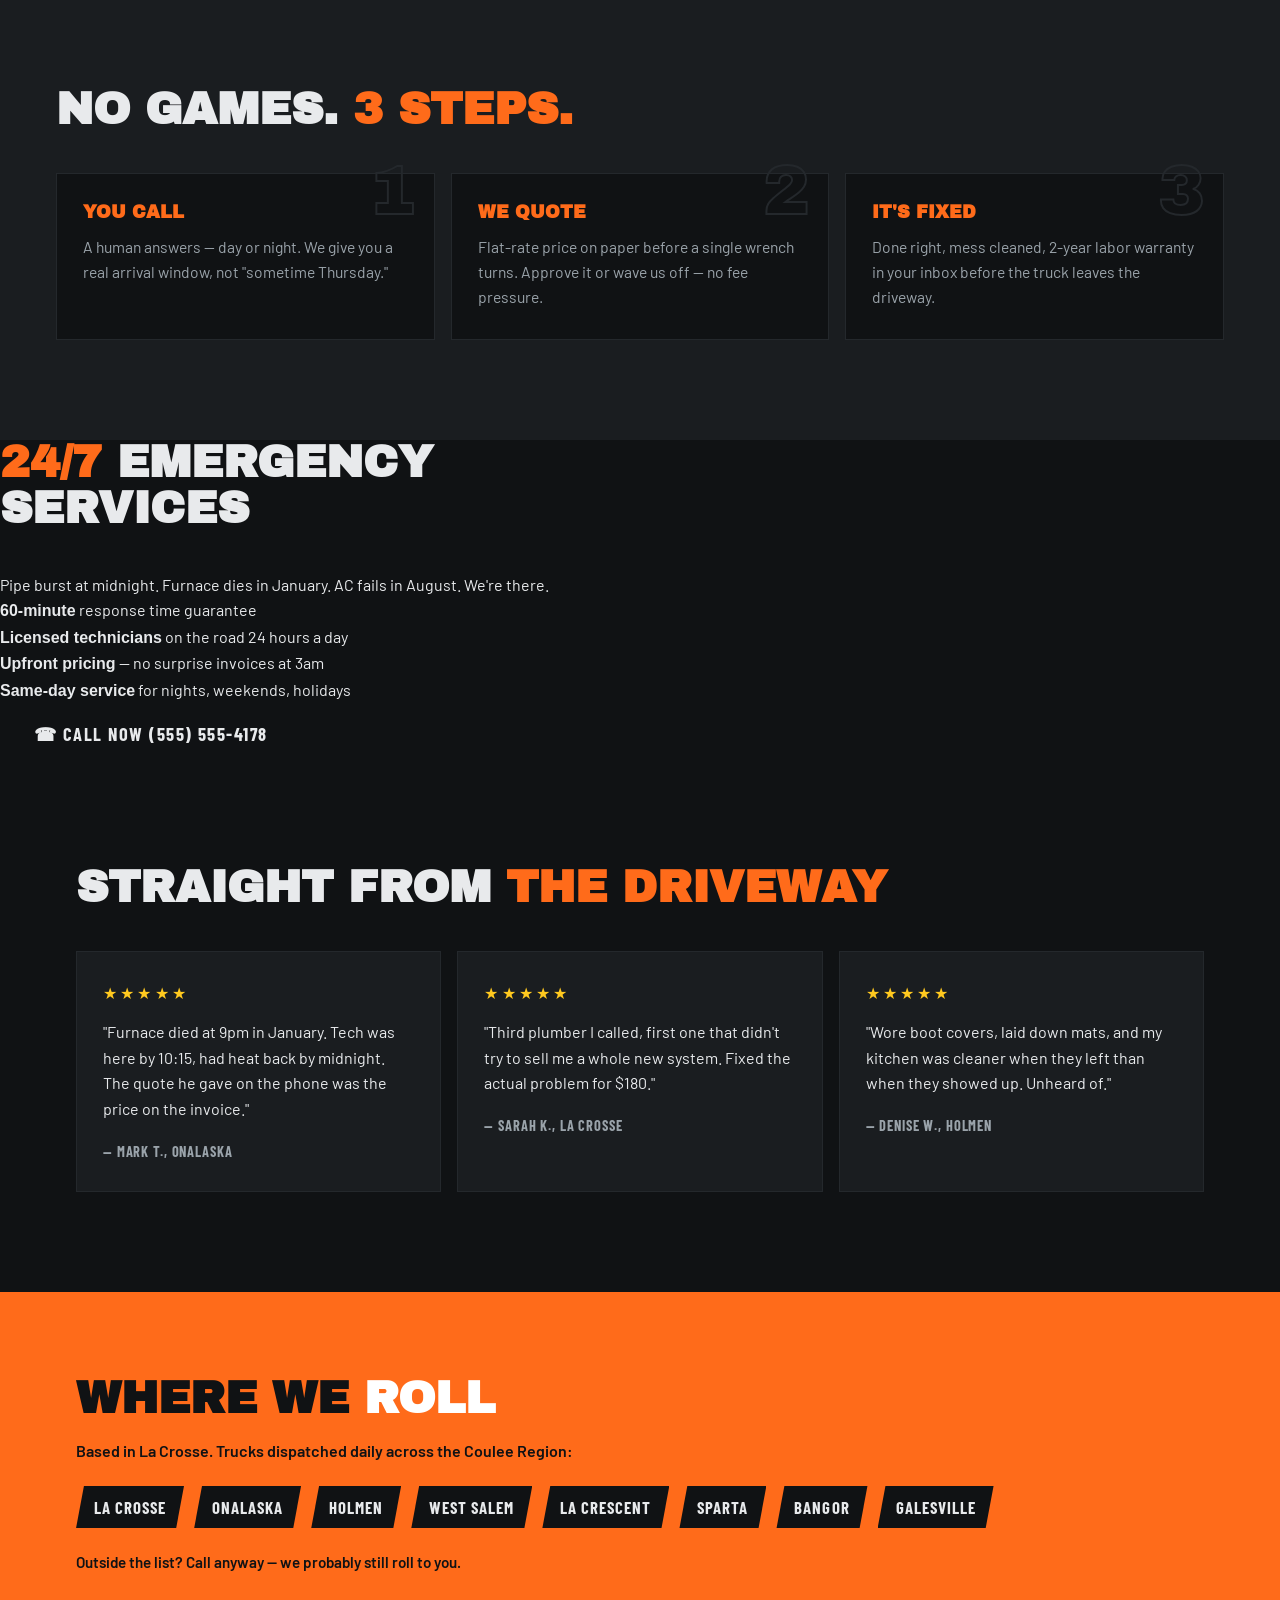
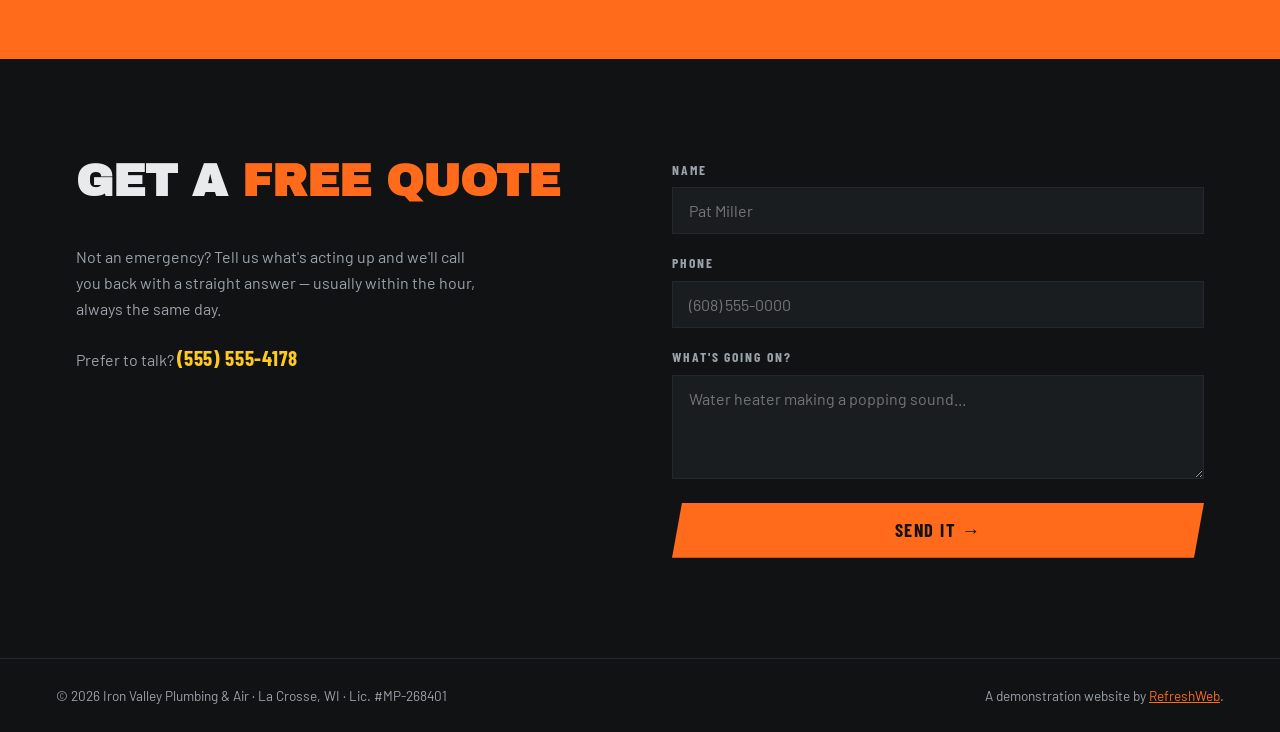
==== commit 32669353: "RefreshWeb: Add a dedicated 24-hour emergency services block/section to the homepage to highlight ro" ====
--- a/index.html
+++ b/index.html
@@ -107,6 +107,21 @@
       </ol>
     </section>
 
+    <!-- ============ 24/7 EMERGENCY SERVICES ============ -->
+    <section class="emergency-services" id="home-emergency">
+      <div class="emergency-inner reveal">
+        <h2 class="section-title"><span>24/7</span> EMERGENCY<br>SERVICES</h2>
+        <p class="emergency-lede">Pipe burst at midnight. Furnace dies in January. AC fails in August. We're there.</p>
+        <ul class="emergency-list">
+          <li><strong>60-minute</strong> response time guarantee</li>
+          <li><strong>Licensed technicians</strong> on the road 24 hours a day</li>
+          <li><strong>Upfront pricing</strong> — no surprise invoices at 3am</li>
+          <li><strong>Same-day service</strong> for nights, weekends, holidays</li>
+        </ul>
+        <a href="tel:+15555554178" class="btn btn-yellow">☎ CALL NOW (555) 555-4178</a>
+      </div>
+    </section>
+
     <!-- ============ REVIEWS ============ -->
     <section class="reviews" id="home-reviews">
       <h2 class="section-title reveal">STRAIGHT FROM <span>THE DRIVEWAY</span></h2>
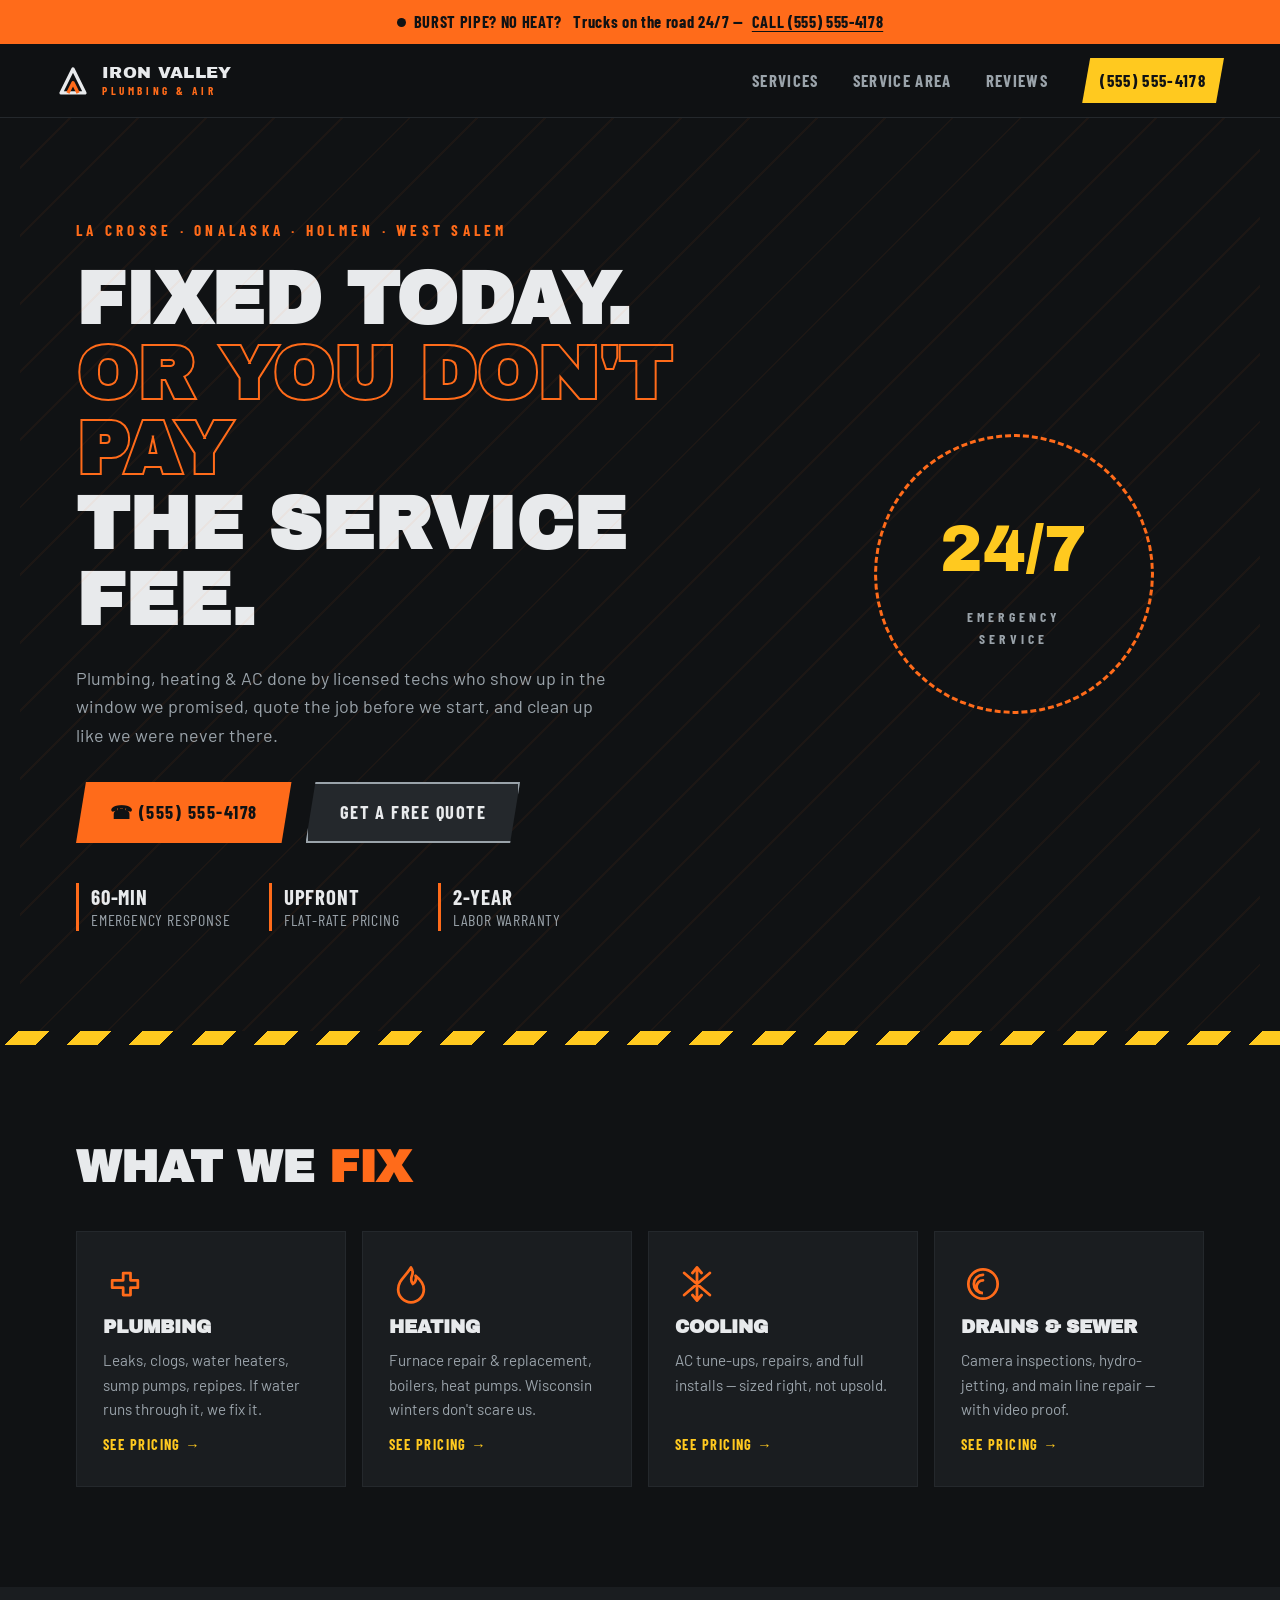
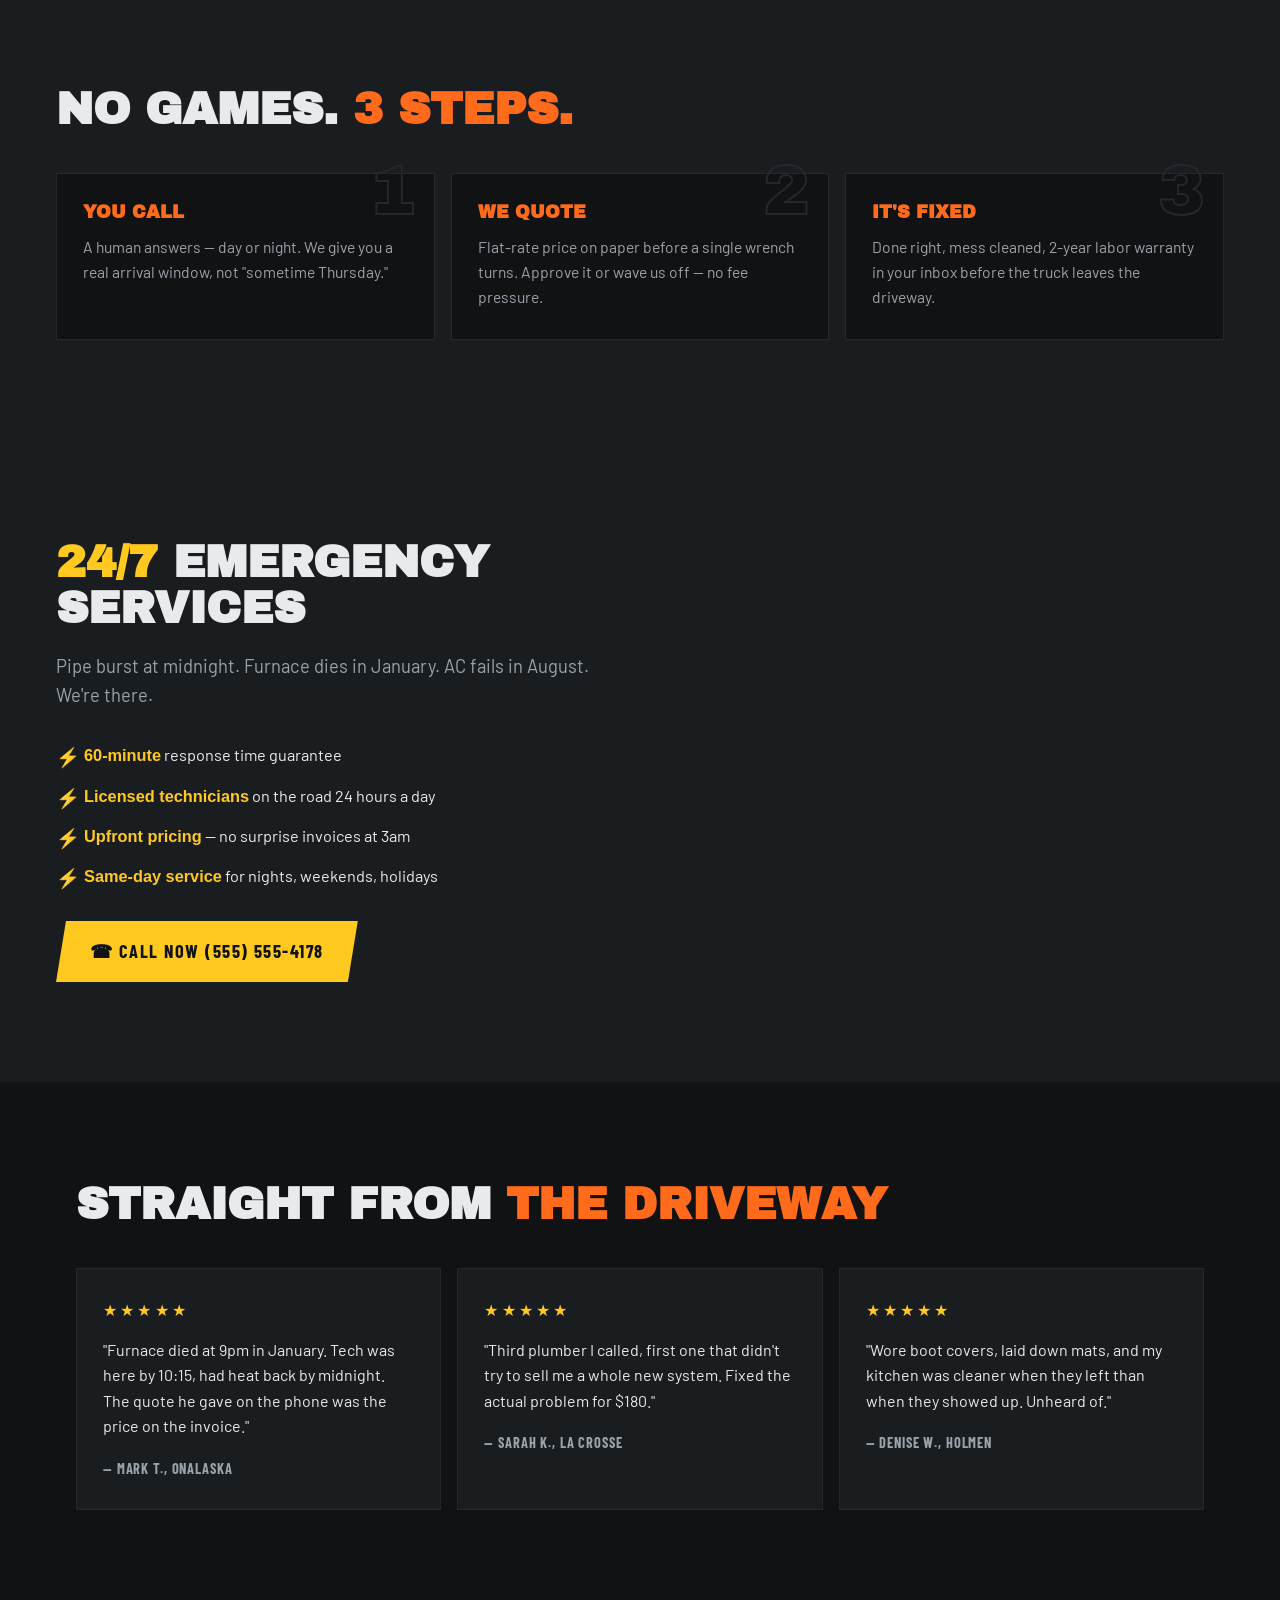
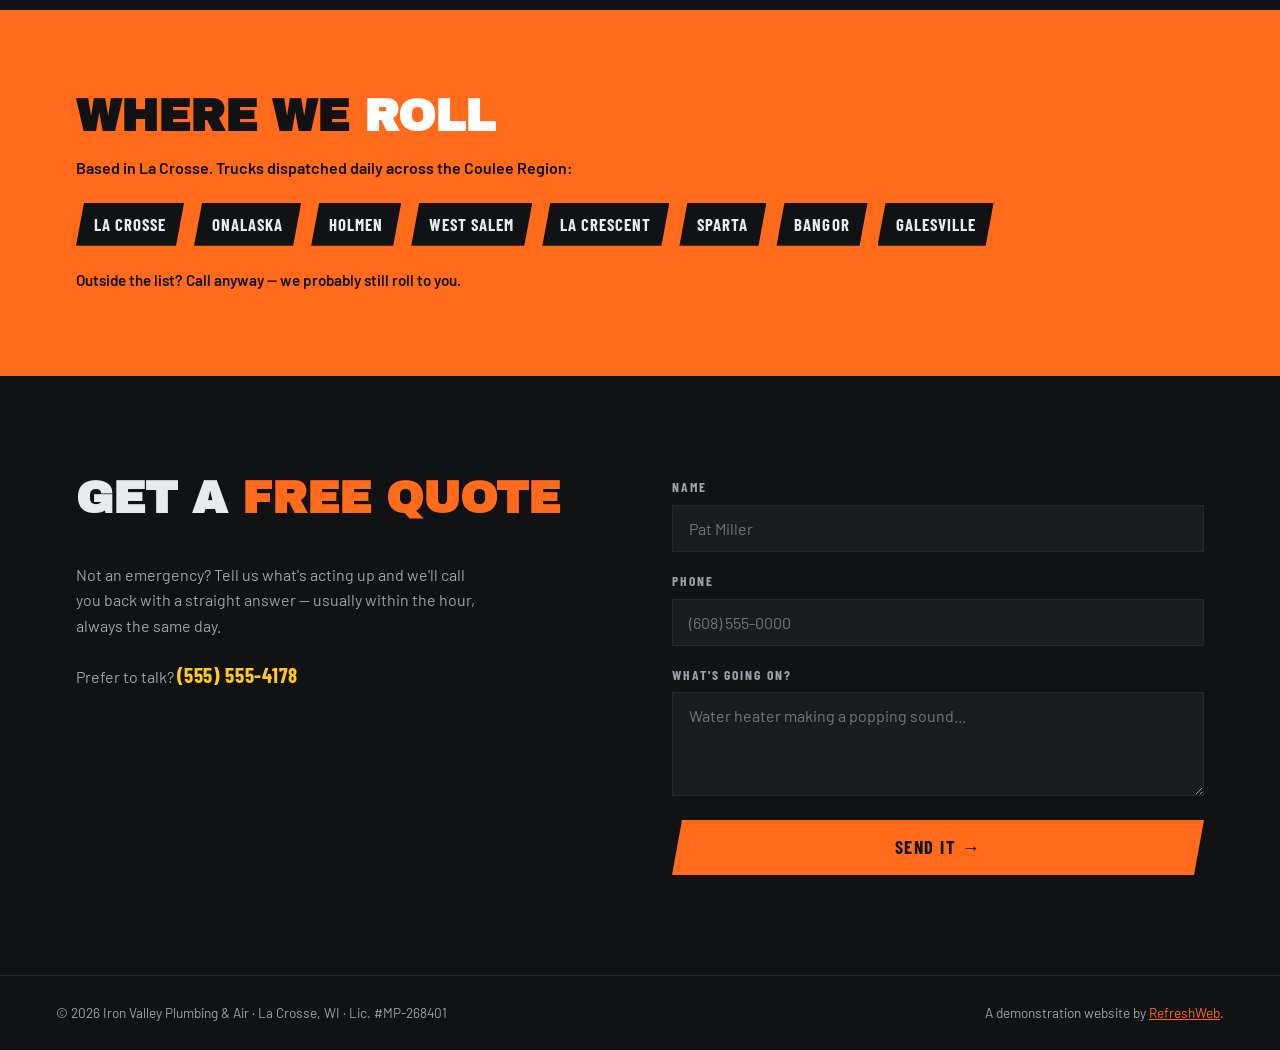
==== commit ddb15066: "Wire quote form to RefreshWeb's shared contact endpoint Replaces the demo-mode stub with a real subm" ====
--- a/index.html
+++ b/index.html
@@ -169,6 +169,7 @@
         <label>NAME<input type="text" name="name" required placeholder="Pat Miller"></label>
         <label>PHONE<input type="tel" name="phone" required placeholder="(608) 555-0000"></label>
         <label>WHAT'S GOING ON?<textarea name="issue" rows="4" placeholder="Water heater making a popping sound..."></textarea></label>
+        <input type="text" name="hp" tabindex="-1" autocomplete="off" aria-hidden="true" style="position:absolute;left:-9999px;width:1px;height:1px;overflow:hidden;">
         <button type="submit" class="btn btn-orange btn-block">SEND IT →</button>
       </form>
     </section>
--- a/styles.css
+++ b/styles.css
@@ -216,6 +216,33 @@
 }
 .steps-list h3 { color: var(--orange); font-size: 1.1rem; margin-bottom: 12px; }
 .steps-list p { color: var(--concrete); font-size: 0.98rem; }
+
+/* ————— 24/7 Emergency Services ————— */
+.emergency-services {
+  background: var(--charcoal); padding: clamp(56px, 8vw, 100px) clamp(20px, 5vw, 56px);
+}
+.emergency-inner {
+  max-width: 1240px; margin: 0 auto;
+}
+.emergency-services .section-title {
+  font-size: clamp(1.7rem, 4vw, 2.8rem); margin-bottom: 20px;
+}
+.emergency-services .section-title span { color: var(--yellow); }
+.emergency-lede {
+  font-size: 1.15rem; color: var(--concrete); max-width: 54ch; margin-bottom: 32px;
+}
+.emergency-list {
+  list-style: none; margin-bottom: 32px; display: grid; gap: 14px;
+}
+.emergency-list li {
+  font-size: 1.02rem; color: var(--smoke); padding-left: 28px; position: relative;
+}
+.emergency-list li::before {
+  content: "⚡"; position: absolute; left: 0; color: var(--yellow); font-size: 1.2rem;
+}
+.emergency-list strong { color: var(--yellow); font-weight: 700; }
+.btn-yellow { background: var(--yellow); color: var(--black); }
+.btn-yellow:hover { background: #ffd84f; transform: translateY(-2px); }
 
 /* ————— Reviews ————— */
 .reviews { max-width: 1240px; margin: 0 auto; padding: clamp(56px, 8vw, 100px) clamp(20px, 5vw, 56px); }
